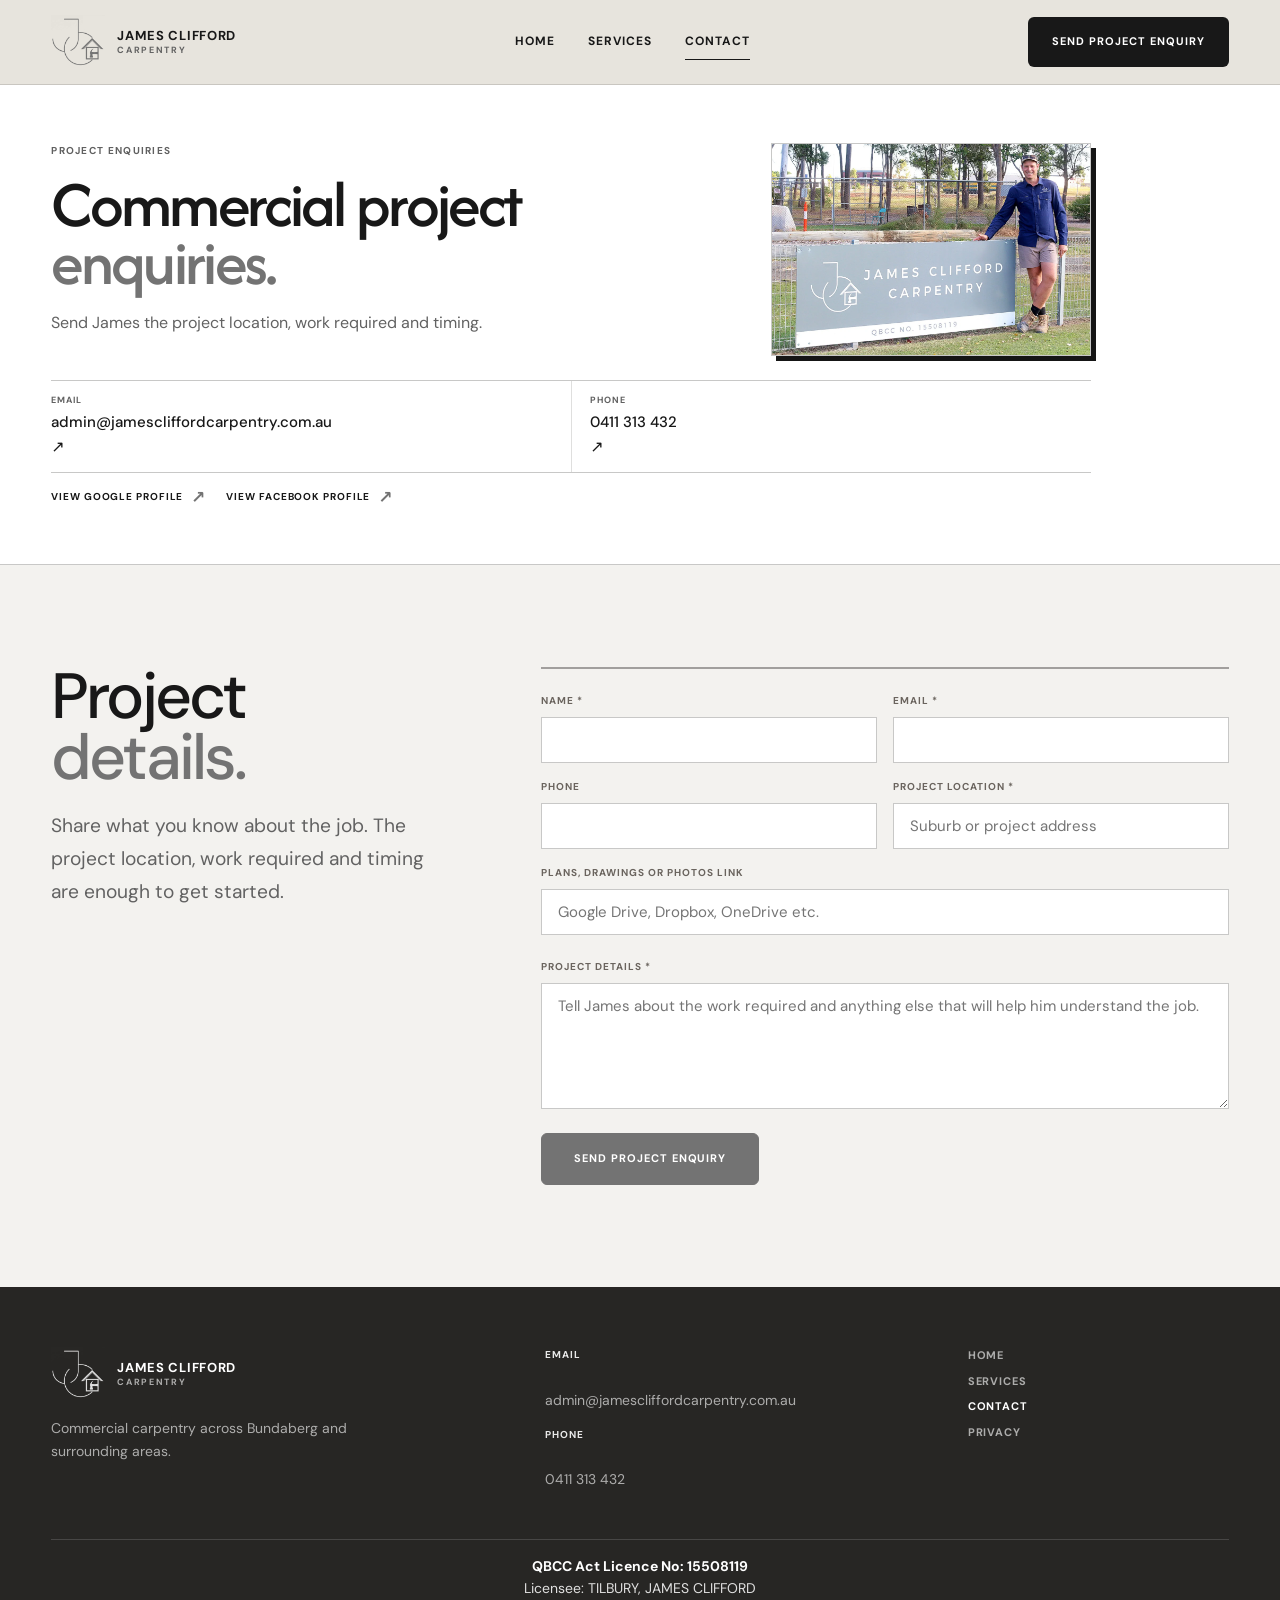
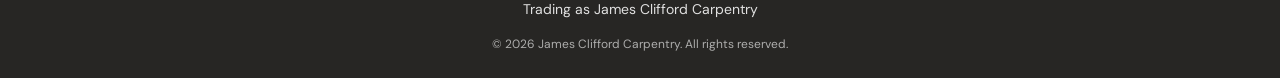
==== contact.html @ ede534b2 "Update website content, images, and styles" ====
<!DOCTYPE html>
<html lang="en">

<head>

    <!-- =========================
         PAGE METADATA
    ========================== -->

    <meta charset="UTF-8"/>

    <meta
        name="viewport"
        content="width=device-width, initial-scale=1.0"
    />

    <title>
        Contact James Clifford Carpentry | Commercial Carpentry Bundaberg
    </title>

    <meta
        name="description"
        content="Contact James Clifford Carpentry for commercial framing, fix out, cladding, timber and metal fencing and maintenance work across Bundaberg and surrounding areas."
    />


    <!-- =========================
         OPEN GRAPH
    ========================== -->

    <meta
        property="og:title"
        content="Contact James Clifford Carpentry | Bundaberg"
    />

    <meta
        property="og:description"
        content="Contact James Clifford Carpentry for commercial framing, fix out, cladding, timber and metal fencing and maintenance work across Bundaberg and surrounding areas."
    />

    <meta
        property="og:image"
        content="https://jamescliffordcarpentry.com.au/images/og-image.jpg"
    />

    <meta
        property="og:url"
        content="https://jamescliffordcarpentry.com.au/contact.html"
    />

    <meta
        property="og:type"
        content="website"
    />

    <meta
        property="og:image:width"
        content="1200"
    />
    
    <meta
        property="og:image:height"
        content="630"
    />
    
    <meta
        property="og:image:alt"
        content="James Clifford Carpentry commercial carpentry work in Bundaberg"
    />
    
    <meta
        name="twitter:card"
        content="summary_large_image"
    />
    
    <meta
        name="theme-color"
        content="#f3f2ef"
    />


    <!-- =========================
         CANONICAL
    ========================== -->

    <link
        rel="canonical"
        href="https://jamescliffordcarpentry.com.au/contact.html"
    />


    <!-- =========================
         STYLES
    ========================== -->

    <link
        rel="preload"
        href="fonts/afacad-flux-latin-500-normal.woff2"
        as="font"
        type="font/woff2"
        crossorigin
    >
    <link
        rel="stylesheet"
        href="style.css"
    />


    <!-- =========================
         FAVICONS
    ========================== -->

    <link
        rel="icon"
        type="image/png"
        href="images/favicon.png"
    />

    <link
        rel="apple-touch-icon"
        sizes="180x180"
        href="images/apple-touch-icon.png"
    />


    <!-- =========================
         LOCAL BUSINESS SCHEMA
    ========================== -->

    <script type="application/ld+json">
    {
        "@context": "https://schema.org",
        "@type": "HomeAndConstructionBusiness",
        "name": "James Clifford Carpentry",
        "legalName": "TILBURY, JAMES CLIFFORD",
        "identifier": {
            "@type": "PropertyValue",
            "propertyID": "QBCC Act Licence No",
            "value": "15508119"
        },
        "@id": "https://jamescliffordcarpentry.com.au/#business",
        "image": "https://jamescliffordcarpentry.com.au/images/og-image.jpg",
        "logo": "https://jamescliffordcarpentry.com.au/images/logo-mark-grey.webp",
        "email": "admin@jamescliffordcarpentry.com.au",
        "telephone": "+61411313432",
        "areaServed": {
            "@type": "City",
            "name": "Bundaberg"
        },
        "address": {
            "@type": "PostalAddress",
            "addressLocality": "Bundaberg",
            "addressRegion": "QLD",
            "addressCountry": "AU"
        },
        "sameAs": [
            "https://www.facebook.com/people/James-Clifford-Carpentry/61583661757642/"
        ],
        "url": "https://jamescliffordcarpentry.com.au",
        "description": "Commercial carpentry across Bundaberg and surrounding areas, including framing, fix out, cladding, timber and metal fencing and commercial maintenance."
    }
    </script>
</head>
<body>
    <!-- =====================================================
         HEADER / NAVIGATION
    ====================================================== -->

    <header class="site-header">

        <div class="header-inner">


            <!-- LOGO -->

            <a
                href="index.html"
                class="site-logo"
                aria-label="James Clifford Carpentry home"
            >
            <img
                src="images/logo-mark-grey.webp"
                class="site-logo-mark"
                alt=""
                width="380"
                height="380"
            >

            <span class="site-logo-type">
                <strong>James Clifford</strong>
                <span>Carpentry</span>
            </span>
            </a>


            <!-- DESKTOP NAV -->

            <nav
                class="desktop-nav"
                aria-label="Primary navigation"
            >

                <a href="index.html">
                    Home
                </a>

                <a href="services.html">
                    Services
                </a>

                <a
                    href="contact.html"
                    aria-current="page"
                >
                    Contact
                </a>
            </nav>
            <!-- HEADER ACTIONS -->
            <div class="header-actions">
                <a
                    href="#project-enquiry"
                    class="header-cta"
                >
                    Send Project Enquiry
                </a>
            </div>
            <!-- MOBILE MENU BUTTON -->
            <button
                class="menu-button"
                type="button"
                aria-label="Open navigation"
                aria-expanded="false"
                aria-controls="mobile-menu"
            >
                <span aria-hidden="true"></span>
                <span aria-hidden="true"></span>
                <span aria-hidden="true"></span>
            </button>
        </div>
        <!-- MOBILE NAV -->
        <nav
            id="mobile-menu"
            class="mobile-menu"
            aria-label="Mobile navigation"
        >

            <a href="index.html">
                Home
            </a>

            <a href="services.html">
                Services
            </a>

            <a
                href="contact.html"
                aria-current="page"
            >
                Contact
            </a>

        </nav>
    </header>
    <!-- =====================================================
         MAIN
    ===================================================== -->
    <main class="contact-page">
        <!-- =================================================
             CONTACT HERO
        ================================================== -->
        <section class="contact-page-hero contact-page-hero--combined">
            <div class="container contact-hero-grid">
                <div class="contact-hero-copy">
                    <div class="contact-hero-heading-row">
                        <div class="contact-hero-heading-copy">
                            <span class="contact-hero-label">
                                Project enquiries
                            </span>
                            <h1>
                                Commercial project
                                <span>enquiries.</span>
                            </h1>
                            <p class="contact-hero-intro">
                                Send James the project location, work required and timing.
                            </p>
                        </div>
                        <figure class="contact-profile-image">
                            <img
                                src="images/contact-profile-image.webp"
                                alt="James Clifford of James Clifford Carpentry"
                                width="1200"
                                height="800"
                                fetchpriority="high"
                                decoding="async"
                            >
                        </figure>
                    </div>
                    <div class="contact-hero-methods">
                    <a
                        href="mailto:admin@jamescliffordcarpentry.com.au?subject=Commercial%20Project%20Enquiry"
                        class="contact-hero-method"
                    >
                        <span>
                            <small>Email</small>
                            <strong>
                                admin@jamescliffordcarpentry.com.au
                            </strong>
                        </span>
                        <span aria-hidden="true">↗</span>
                    </a>
                    <a
                        href="tel:0411313432"
                        class="contact-hero-method"
                    >
                        <span>
                            <small>Phone</small>
                            <strong>0411 313 432</strong>
                        </span>
                        <span aria-hidden="true">↗</span>
                    </a>
                </div>
                    <div class="contact-profile-links">
                        <a
                            href="https://maps.app.goo.gl/mJMgHLS1NRdBwtBN9"
                            class="text-link"
                            target="_blank"
                            rel="noopener noreferrer"
                        >
                            View Google profile
                            <span aria-hidden="true">↗</span>
                        </a>
                        <a
                            href="https://www.facebook.com/people/James-Clifford-Carpentry/61583661757642/"
                            class="text-link"
                            target="_blank"
                            rel="noopener noreferrer"
                        >
                            View Facebook profile
                            <span aria-hidden="true">↗</span>
                        </a>
                    
                    </div>
                </div>
            </div>
        </section>
        <!-- =================================================
             PROJECT BRIEF
        ================================================== -->
        <section
            id="project-enquiry"
            class="project-brief section beam-section"
        >
            <div class="container project-brief-grid">
                <!-- HEADING -->
                <div class="project-brief-heading">
                    <h2>
                        Project
                        <span>details.</span>
                    </h2>
                    <p>
                        Share what you know about the job.
                        The project location, work required and timing
                        are enough to get started.
                    </p>
                </div>
                <!-- BRIEF ITEMS -->
                <form
                    class="project-enquiry-form"
                    action="https://formspree.io/f/mppanjnw"
                    method="post"
                >
                    <div class="form-grid">

                        <label class="form-field">
                            <span>Name *</span>
                            <input
                                type="text"
                                name="name"
                                autocomplete="name"
                                required
                            >
                        </label>
                        <label class="form-field">
                            <span>Email *</span>
                            <input
                                type="email"
                                name="email"
                                autocomplete="email"
                                required
                            >
                        </label>
                        <label class="form-field">
                            <span>Phone</span>
                            <input
                                type="tel"
                                name="phone"
                                autocomplete="tel"
                            >
                        </label>
                        <label class="form-field">
                            <span>Project location *</span>
                            <input
                                type="text"
                                name="project_location"
                                placeholder="Suburb or project address"
                                required
                            >
                        </label>
                        <label class="form-field form-field-full">
                            <span>Plans, drawings or photos link</span>
                        
                            <input
                                type="url"
                                name="plans_link"
                                placeholder="Google Drive, Dropbox, OneDrive etc."
                            >
                        </label>
                    </div>
                    <label class="form-field form-field-full">
                        <span>Project details *</span>
                        <textarea
                            name="project_details"
                            rows="5"
                            minlength="20"
                            placeholder="Tell James about the work required and anything else that will help him understand the job." 
                            required
                        ></textarea>
                    </label>
                    <div class="project-enquiry-submit">
                        <button
                            type="submit"
                            class="button button-primary"
                        >
                            Send Project Enquiry
                        </button>
                    </div>
                </form>
            </div>
        </section>
    </main>
    <!-- =====================================================
         FOOTER
    ====================================================== -->
    <footer class="site-footer">
        <div class="footer-inner">
            <!-- BRAND -->
            <div class="footer-brand">
                <a
                    href="index.html"
                    class="site-logo"
                    aria-label="James Clifford Carpentry home"
                >
                    <img
                        src="images/logo-mark-grey.webp"
                        class="site-logo-mark"
                        alt=""
                        width="380"
                        height="380"
                    >
                    <span class="site-logo-type">
                        <strong>James Clifford</strong>
                        <span>Carpentry</span>
                    </span>
                </a>
                <p>
                    Commercial carpentry across Bundaberg
                    and surrounding areas.
                </p>
            </div>
            <!-- CONTACT -->
            <div class="footer-contact">
            <p>
                <strong>
                    Email
                </strong>
                <br>
                <a href="mailto:admin@jamescliffordcarpentry.com.au?subject=Commercial%20Project%20Enquiry">
                    admin@jamescliffordcarpentry.com.au
                </a>
            </p>
            <p>
                <strong>
                    Phone
                </strong>
                <br>
                <a href="tel:0411313432">
                    0411 313 432
                </a>
            </p>
        </div>
            <!-- FOOTER NAV -->
            <nav
                class="footer-links"
                aria-label="Footer navigation"
            >
                <a href="index.html">
                    Home
                </a>
                <a href="services.html">
                    Services
                </a>
                <a
                    href="contact.html"
                    aria-current="page"
                >
                    Contact
                </a>
                <a href="privacy.html">
                    Privacy
                </a>
            </nav>
        </div>
        <div class="footer-bottom">
            <p class="footer-licence">
                <strong>QBCC Act Licence No: 15508119</strong>
                <br>
                Licensee: TILBURY, JAMES CLIFFORD
                <br>
                Trading as James Clifford Carpentry
            </p>
            <p class="copyright">
                © 2026 James Clifford Carpentry.
                All rights reserved.
            </p>
        </div>
    </footer>
    <!-- =====================================================
         JAVASCRIPT
    ====================================================== -->
    <script
        src="script.js"
        defer
    ></script>
</body>
</html>
---- style.css ----
/* ==========================
   10.10 - Design Tokens
========================== */

:root {
    /* Base palette */
--bg: #f3f2ef;
--surface: #ffffff;
--surface-2: #e4e2dd;
--text: #181818;
--text-muted: #626262;
--text-dim: #6a645e;
--footer-bg: #272624;

/* Brand */
--accent: #737373;
--accent-bright: #5f5f5f;
--accent-ink: #606060;
--dark: #151515;

/* Structural construction language */
--line: rgba(27, 26, 24, .14);
--line-strong: rgba(27, 26, 24, .24);
--beam: rgba(27, 26, 24, .38);
--beam-size: 2px;

/* Geometry */
--radius-sm: 0;

/* Layout */
--max-width: 1440px;

--page-padding:
    clamp(
        20px,
        4vw,
        72px
    );

--section-space:
    clamp(
        80px,
        8vw,
        128px
    );

/* 8-point spatial system */
--space-4: 4px;
--space-8: 8px;
--space-16: 16px;
--space-24: 24px;
--space-32: 32px;
--space-48: 48px;
--space-64: 64px;
--space-80: 80px;

/* Motion */
--ease: cubic-bezier(.22, 1, .36, 1);

/* Z-index architecture */
--z-base: 0;
--z-content: 1;
--z-overlay: 2;
--z-floating: 4;
--z-header: 200;
--z-menu: 400;

   /* Typography */
--font-body:
    "DM Sans",
    system-ui,
    -apple-system,
    BlinkMacSystemFont,
    "Segoe UI",
    Roboto,
    Helvetica,
    Arial,
    sans-serif;

--font-display:
    "Afacad Flux",
    Arial,
    sans-serif;
}

/* ==========================
   10.20 - Reset
========================== */

*,
*::before,
*::after {
    box-sizing: border-box;
    margin: 0;
    padding: 0;
}

html {
    color-scheme: light;
    scroll-padding-top: 100px;
    scroll-behavior: smooth;
}

body {
    background: var(--bg);
    color: var(--text);
    font-family: var(--font-body);
    line-height: 1.6;
    -webkit-font-smoothing: antialiased;
    -moz-osx-font-smoothing: grayscale;
    overflow-x: hidden;
}

ul,
ol {
    list-style: none;
}

img {
    display: block;
    max-width: 100%;
    height: auto;
}

a {
    color: inherit;
    text-decoration: none;
    transition:
        color .3s ease,
        background-color .3s ease,
        border-color .3s ease,
        transform .3s ease,
        opacity .3s ease;
}

a:hover {
    color: var(--accent-ink);
}

button {
    font: inherit;
}

button,
a {
    -webkit-tap-highlight-color: transparent;
}

a:focus-visible,
button:focus-visible,
input:focus-visible,
textarea:focus-visible,
select:focus-visible {
    outline: 2px solid var(--accent);
    outline-offset: 5px;
}

h1,
h2,
h3 {
    text-wrap: balance;
}

p {
    text-wrap: pretty;
}

/* ==========================
   10.30 - Fonts
========================== */

@font-face {
    font-display: swap;
    font-family: "DM Sans";
    font-style: normal;
    font-weight: 400;
    src: url("fonts/dm-sans-v17-latin-regular.woff2") format("woff2");
}

@font-face {
    font-display: swap;
    font-family: "DM Sans";
    font-style: normal;
    font-weight: 500;
    src: url("fonts/dm-sans-v17-latin-500.woff2") format("woff2");
}

@font-face {
    font-display: swap;
    font-family: "DM Sans";
    font-style: normal;
    font-weight: 700;
    src: url("fonts/dm-sans-v17-latin-700.woff2") format("woff2");
}

@font-face {
    font-family: "Afacad Flux";
    font-style: normal;
    font-weight: 500;
    font-display: swap;

    src:
        url("fonts/afacad-flux-latin-500-normal.woff2")
        format("woff2");
}

/* ==========================
   10.40 - Background Texture
========================== */

body::before {
    content: "";
    position: fixed;
    inset: 0;
    z-index: var(--z-base);
    pointer-events: none;
    opacity: .025;
    background-image:
        linear-gradient(
            90deg,
            rgba(0,0,0,.25) 1px,
            transparent 1px
        );
    background-size: 7px 100%;
}

body > * {
    position: relative;
    z-index: var(--z-content);
}

/* ==========================
   10.50 - Native UI
========================== */

input:not([type="checkbox"]):not([type="radio"]),
textarea,
select {
    width: 100%;
    background: var(--surface);
    color: var(--text);
    border: 1px solid var(--line-strong);
    border-radius: var(--radius-sm);
    padding: 12px 16px;
    font-family: inherit;
    font-size: 15px;
    appearance: none;
    -webkit-appearance: none;
}

input:focus-visible,
textarea:focus-visible,
select:focus-visible {
    border-color: var(--accent);
}

textarea {
    resize: vertical;
}

/* ==========================
   20.10 - Global Layout
========================== */

.container {
    width: min(
        calc(100% - (var(--page-padding) * 2)),
        var(--max-width)
    );
    margin-inline: auto;
}

.section {
    padding-block: var(--section-space);
}

/* ============================================
   20.20 - Structural section rails
============================================ */

.beam-section {
    position: relative;
    isolation: isolate;
}

.beam-section > * {
    position: relative;
    z-index: 1;
}

#services,
#reviews,
#project-enquiry,
#contact {
    scroll-margin-top: 100px;
}

/* ===============================
   20.30 - HEADER
=============================== */

.site-header {
    position: relative;
    width: 100%;
    z-index: var(--z-header);
    background: rgba(231, 227, 220, .96);
    backdrop-filter: blur(12px);
    -webkit-backdrop-filter: blur(12px);
    border-bottom: 1px solid var(--line);
}

.header-inner {
    width: min(
        calc(100% - (var(--page-padding) * 2)),
        var(--max-width)
    );
    min-height: 84px;
    margin-inline: auto;
    display: grid;
    grid-template-columns: auto minmax(0, 1fr) auto;
    align-items: center;
    column-gap: 48px;
}
/* ==========================
   20.31 - HEADER - Brand / Logo
========================== */

.site-logo {
    display: inline-flex;
    align-items: center;
    gap: 12px;
    width: fit-content;
    padding: 0;
    background: transparent;
    color: var(--text);
    font-family:
        "DM Sans",
        system-ui,
        sans-serif;
    line-height: 1;
    white-space: nowrap;
}

.site-logo:hover {
    background: transparent;
    color: var(--text);
    opacity: .78;
    transform: none;
}

.site-logo-mark {
    width: 54px;
    height: 54px;
    flex: 0 0 54px;
    object-fit: cover;
}

.site-logo-type {
    display: flex;
    flex-direction: column;
    gap: 4px;
    line-height: 1;
}

.site-logo-type strong {
    font-size: 13px;
    font-weight: 700;
    letter-spacing: .055em;
    text-transform: uppercase;
}

.site-logo-type > span {
    color: var(--text-muted);
    font-size: 9px;
    font-weight: 700;
    letter-spacing: .19em;
    text-transform: uppercase;
}

/* ==========================
   20.32 - HEADER - Desktop Nav
========================== */

.desktop-nav {
    min-width: 0;
    display: flex;
    align-items: center;
    justify-content: center;
    gap: clamp(20px, 2.6vw, 40px);
    white-space: nowrap;
}

.desktop-nav a {
    position: relative;
    color: var(--text);
    font-size: 12px;
    font-weight: 700;
    letter-spacing: .08em;
    text-transform: uppercase;
}

.desktop-nav a::after {
    content: "";
    position: absolute;
    left: 0;
    right: 0;
    bottom: -8px;
    height: 1px;
    background: var(--text);
    transform: scaleX(0);
    transform-origin: right;
    transition: transform .35s var(--ease);
}

.desktop-nav a:hover::after,
.desktop-nav a[aria-current="page"]::after {
    transform: scaleX(1);
    transform-origin: left;
}

.desktop-nav a[aria-current="page"] {
    color: var(--text);
}

/* ==========================
   20.33 - Header Actions
========================== */

.header-actions {
    display: flex;
    align-items: center;
    white-space: nowrap;
}

.header-cta {
    display: inline-flex;
    align-items: center;
    justify-content: center;
    min-height: 50px;
    padding: 0 24px;
    background: var(--text);
    color: #fff;
    font-size: 11px;
    font-weight: 700;
    letter-spacing: .09em;
    text-transform: uppercase;
}

.header-cta:hover {
    background: var(--accent);
    color: #fff;
    transform: translateY(-1px);
}


/* ==========================
   20.34 - HEADER - Menu Button
========================== */

.menu-button {
    display: none;
    appearance: none;
    width: 44px;
    height: 44px;
    border: 0;
    background: transparent;
    color: var(--text);
    cursor: pointer;
}

/* =========================================================
   20.40 - MOBILE MENU
========================================================= */

.mobile-menu {
    display: flex;
    flex-direction: column;
    position: absolute;
    top: 100%;
    left: 0;
    right: 0;
    z-index: var(--z-menu);
    background: rgba(241, 238, 232, .98);
    backdrop-filter: blur(18px);
    -webkit-backdrop-filter: blur(18px);
    border-top: 1px solid var(--line);
    max-height: 0;
    opacity: 0;
    visibility: hidden;
    overflow: hidden;
    pointer-events: none;
    transition:
        max-height .4s var(--ease),
        opacity .3s ease,
        visibility .3s ease;
}

.mobile-menu.open {
    max-height: 360px;
    opacity: 1;
    visibility: visible;
    pointer-events: auto;
}

.mobile-menu a {
    display: flex;
    align-items: center;
    min-height: 56px;
    padding-inline: 24px;
    border-bottom: 1px solid var(--line);
    color: var(--text-muted);
    font-size: 12px;
    font-weight: 700;
    letter-spacing: .08em;
    text-transform: uppercase;
}

.mobile-menu a:hover,
.mobile-menu a[aria-current="page"] {
    color: var(--text);
    padding-left: 29px;
}

.mobile-menu a:last-child {
    border-bottom: 0;
}

/* =========================================================
   20.50 INNER PAGE STRUCTURAL SYSTEM
========================================================= */

.services-page,
.contact-page {
    overflow: clip;
}

/* =========================================================
   30.10 - BUTTONS
========================================================= */

.button {
    display: inline-flex;
    align-items: center;
    justify-content: center;
    min-height: 52px;
    padding: 16px 32px;
    font-size: 11px;
    font-weight: 700;
    letter-spacing: .09em;
    text-transform: uppercase;
    border: 1px solid transparent;
    transition:
        background-color .3s ease,
        color .3s ease,
        border-color .3s ease,
        transform .3s ease;
}

.button-primary {
    background: var(--accent);
    border-color: var(--accent);
    color: #fff;
}

.button-primary:hover {
    background: var(--accent-bright);
    border-color: var(--accent-bright);
    color: #fff;
    transform: translateY(-2px);
}

.button-secondary {
    background: transparent;
    border-color: rgba(255,255,255,.4);
    color: #fff;
}

.button-secondary:hover {
    background: #fff;
    border-color: #fff;
    color: var(--text);
    transform: translateY(-2px);
}

.button:active,
.header-cta:active {
    transform: translateY(0) scale(.98);
}

/* Shared button geometry */

.button,
.header-cta {
    border-radius: 6px;
}

/* =========================================================
   30.20 - TEXT LINKS
========================================================= */

.text-link {
    display: inline-flex;
    align-items: center;
    gap: 8px;
    color: var(--text);
    font-size: 11px;
    font-weight: 700;
    letter-spacing: .09em;
    text-transform: uppercase;
}

.text-link span {
    color: var(--accent);
    font-size: 17px;
    line-height: 1;
    transition:
        transform .4s var(--ease),
        color .3s ease;
}

.text-link:hover {
    color: var(--text);
}

.text-link:hover span {
    color: var(--text);
    transform: translate(4px, -4px);
}

/* =========================================================
   30.30 - SECTION INTRO
========================================================= */

.section-intro {
    display: grid;
    grid-template-columns: 1.1fr .9fr;
    gap: 50px;
    align-items: end;
    margin-bottom: 52px;
}

.section-heading {
    max-width: 850px;
}

.section-heading h2 {
    position: relative;
    margin: 0;
    padding-bottom: 20px;
    font-family:
        "DM Sans",
        system-ui,
        sans-serif;
    font-size: clamp(45px, 5.7vw, 78px);
    line-height: .91;
    font-weight: 500;
    letter-spacing: -.05em;
}

.section-heading h2::after {
    content: "";
    position: absolute;
    left: 0;
    bottom: 0;
    width: 64px;
    height: var(--beam-size);
    background: var(--accent);
    border-radius:
        0
        999px
        999px
        0;
}

.section-heading h2 span {
    display: block;
    color: var(--text-muted);
}

.section-description {
    max-width: 520px;
    color: var(--text-muted);
    font-size: 16px;
}

.section-description p {
    margin: 0 0 24px;
    line-height: 1.7;
}

/* =========================================================
   30.40 SHARED CONTACT CTA
========================================================= */

.contact-rail {
    position: relative;
    isolation: isolate;
    overflow: hidden;
    padding:
        clamp(64px, 7vw, 94px)
        0;
    background: var(--dark);
    color: #fff;
    text-align: left;
}

.contact-rail::before,
.contact-rail::after {
    content: "";
    position: absolute;
    pointer-events: none;
    z-index: 0;
    border:
        1px solid
        rgba(255,255,255,.12);
    border-radius: 50%;
}

.contact-rail::before {
    width: 760px;
    height: 250px;
    top: -110px;
    right: -170px;
    transform: rotate(-8deg);
}

.contact-rail::after {
    width: 620px;
    height: 220px;
    bottom: -145px;
    left: -180px;
    transform: rotate(10deg);
}

.contact-rail-inner {
    position: relative;
    z-index: 1;
    display: grid;
    grid-template-columns:
        minmax(0, 1.1fr)
        minmax(320px, .9fr);
    gap:
        clamp(50px, 8vw, 110px);
    align-items: center;
}

.contact-rail-label {
    display: block;
    margin-bottom: 14px;
    color: rgba(255,255,255,.55);
    font-size: 10px;
    font-weight: 700;
    letter-spacing: .14em;
    text-transform: uppercase;
}

.contact-rail h2 {
    max-width: 700px;
    margin: 0;
    color: #fff;
    font-family:
        "DM Sans",
        system-ui,
        sans-serif;
    font-size:
        clamp(46px, 5vw, 72px);
    font-weight: 500;
    line-height: .92;
    letter-spacing: -.05em;
}

.contact-rail h2 span {
    display: block;
    color:
        rgba(255,255,255,.58);
}

.contact-rail-details {
    padding-left:
        clamp(28px, 4vw, 54px);
    border-left:
        1px solid
        rgba(255,255,255,.26);
}

.contact-rail-details > p {
    max-width: 520px;
    margin:
        0
        0
        28px;
    color: rgba(255,255,255,.72);
    font-size: 17px;
    line-height: 1.65;
}

.contact-rail .contact-actions {
    justify-content: flex-start;
}

/* =========================================================
   40.10 - HOME HERO
========================================================= */

.hero {
    position: relative;
    padding:
        clamp(24px, 3vw, 48px)
        var(--page-padding)
        clamp(40px, 6vw, 80px);
    background: var(--bg);
    overflow: hidden;
}

.hero-frame {
   position: relative;
   width: min(100%, 1500px);
   height: min(78vh, 760px);
   min-height: 560px;
   margin-inline: auto;
   overflow: hidden;
   background: var(--surface-2);
}

.hero-image {
    width: 100%;
    height: 100%;
    object-fit: cover;
    object-position: center;
    transform: scale(1.001);
}

.hero-picture {
    display: block;
    width: 100%;
    height: 100%;
}

.hero-overlay {
    position: absolute;
    inset: 0;
    z-index: var(--z-overlay);
    background:
        linear-gradient(
            90deg,
            rgba(0,0,0,.60) 0%,
            rgba(0,0,0,.32) 42%,
            rgba(0,0,0,.08) 100%
        );
    pointer-events: none;
}

.hero-content {
   position: absolute;
   left:
     max(
         var(--page-padding),
         calc((100vw - var(--max-width)) / 2)
     );
   bottom: clamp(65px, 9vh, 105px);
   width: min(780px, calc(100% - 40px));
   color: #fff;
   padding-left: 24px;
   z-index: var(--z-floating);
}

.hero h1 {
    max-width: 11.4ch;
    margin:
        0
        0
        22px;
    font-family: var(--font-display);
    font-size:
        clamp(72px, 6.4vw, 102px);
   font-weight: 500; 
   line-height: .88;
   letter-spacing: -.04em;
}

.hero h1 span {
    display: block;
    color: inherit;
}

.hero-text {
    max-width: 580px;
    margin:
        0
        0
        28px;
    color:
        rgba(255,255,255,.86);
    font-size: 17px;
    line-height: 1.55;
}

.hero-actions {
    display: flex;
    align-items: center;
    gap: 12px;
    flex-wrap: wrap;
}

/* =========================================================
   40.20 - HOME - SERVICES
========================================================= */

.service-number {
    display: none;
}

.services {
    background: var(--bg);
}

.service-feature {
   position: relative;
   display: grid;
   grid-template-columns: 1fr 1fr;
   min-height: 500px;
   margin-bottom: 0;
   background: var(--surface);
   border:
   1px solid var(--line-strong);
   border-top:
       var(--beam-size)
       solid
       var(--beam);
   border-bottom: 0;
       overflow: hidden;
       transition:
           border-color .3s ease;
}

.service-feature:last-child {
    border-bottom:
        1px solid
        var(--line);
}

.service-image {
    position: relative;
    min-height: 500px;
    overflow: hidden;
    background: var(--surface-2);
}

.service-image img {
    width: 100%;
    height: 100%;
    object-fit: cover;
    transition:
        transform .9s var(--ease);
}

.service-content {
    position: relative;
    border-left:
        var(--beam-size)
        solid
        var(--beam);
    display: flex;
    flex-direction: column;
    justify-content: center;
    padding:
        clamp(40px, 6vw, 85px)
        clamp(30px, 5vw, 70px);
}

.service-content h3 {
    margin: 0 0 20px;
    font-family:
        "DM Sans",
        system-ui,
        sans-serif;
    font-size: clamp(40px, 4.5vw, 66px);
    line-height: .9;
    font-weight: 500;
    letter-spacing: -.045em;
}

.service-content p {
    max-width: 530px;
    margin: 0 0 25px;
    color: var(--text-muted);
    font-size: 16px;
    line-height: 1.7;
}

.service-feature:nth-of-type(even) .service-image {
    order: 2;
}

.service-feature:nth-of-type(even) .service-content {
    order: 1;
    border-left: 0;
    border-right:
       var(--beam-size)
       solid
       var(--beam);
}

/* =========================================================
   40.30 - HOME - TESTIMONIAL GALLERY
========================================================= */

.reviews-section {
    position: relative;
    padding-block:
        var(--space-24);
    background:
        var(--surface-2);
    border-top:
        1px solid
        var(--line);
    border-bottom:
        1px solid
        var(--line);
    overflow: hidden;
}

/* ==========================
   Main structure
========================== */

.reviews-layout {
    display: grid;
    grid-template-columns:
        336px
        minmax(0, 1fr);
    align-items: stretch;
    background:
        var(--surface);
    border-top:
        var(--beam-size)
        solid
        var(--beam);
    border-bottom:
        1px solid
        var(--line-strong);
    overflow: hidden;
}

/* =========================
   Fixed trust panel
========================== */

.reviews-overview {
    position: relative;
    z-index: 2;
    display: flex;
    flex-direction: column;
    justify-content: space-between;
    padding:
        20px;
    background:
        var(--surface);
    border-right:
        1px solid
        var(--line-strong);
}

.reviews-overview h2 {
    margin:
        0
        0
        var(--space-16);
    font-family:
        "DM Sans",
        system-ui,
        sans-serif;
    font-size: 40px;
    font-weight: 500;
    line-height: .94;
    letter-spacing: -.05em;
}

.reviews-overview h2 span {
    display: block;
    color:
        var(--text-muted);
}

.reviews-overview-copy > p {
    max-width: 29ch;
    margin: 0;
    color:
        var(--text-muted);
    font-size: 14px;
    line-height: 1.6;
}

/* ==========================
   James profile
========================== */

.reviews-profile {
    display: grid;
    grid-template-columns:
        72px
        minmax(0, 1fr);
    gap:
        var(--space-16);
    align-items: center;
    margin-top:
        var(--space-16);
    padding-top:
        var(--space-16);
    border-top:
        1px solid
        var(--line-strong);
}

.reviews-profile img {
    width: 72px;
    height: 88px;
    object-fit: cover;
}

.reviews-profile-copy {
    min-width: 0;
}

.reviews-profile-copy strong,
.reviews-profile-copy > span {
    display: block;
}

.reviews-profile-copy strong {
    margin-bottom:
        var(--space-4);
    font-size: 15px;
    font-weight: 700;
}

.reviews-profile-copy > span {
    margin-bottom:
        var(--space-8);
    color:
        var(--accent-ink);
    font-size: 9px;
    font-weight: 700;
    line-height: 1.4;
    letter-spacing: .08em;
    text-transform: uppercase;
}

.reviews-profile-copy p {
    margin: 0;
    color:
        var(--text-muted);
    font-size: 12px;
    line-height: 1.5;
}

/* ==========================
   Manual review gallery
========================== */

.reviews-gallery {
    position: relative;
    isolation: isolate;
    min-width: 0;
    display: flex;
    overflow: hidden;
    background:
        var(--surface);
}

.reviews-gallery-track {
    flex:
        1
        1
        auto;
    display: flex;
    align-items: stretch;
    width: 100%;
    overflow-x: auto;
    overflow-y: hidden;
    scroll-snap-type:
        x mandatory;
    scroll-behavior: smooth;
    overscroll-behavior-inline:
        contain;
    scrollbar-width: none;
}

.reviews-gallery-track::-webkit-scrollbar {
    display: none;
}

/* ==========================
   Review slides
========================== */

.review-gallery-slide {
    flex:
        0
        0
        100%;

    width: 100%;
    min-width: 100%;
    display: flex;
    flex-direction: column;
    padding:
        20px
        clamp(60px, 5.5vw, 80px)
        20px;
    background:
        var(--surface);
    scroll-snap-align: start;
    scroll-snap-stop: always;
    position: relative;
}

/* ==========================
   Source / stars
========================== */

.review-gallery-top {
    display: flex;
    align-items: center;
    justify-content: space-between;
    gap:
        var(--space-24);
    margin-bottom:
        12px;
}

.review-gallery-source {
    color:
        var(--accent-ink);
    font-size: 9px;
    font-weight: 700;
    letter-spacing: .12em;
    text-transform: uppercase;
}

.review-gallery-stars {
    flex-shrink: 0;
    color:
        var(--accent-ink);
    font-size: 13px;
    letter-spacing: .05em;
}

/* ==========================
   Review body
========================== */

.review-gallery-body {
    min-width: 0;
}

.review-gallery-body--photos {
    display: grid;
    grid-template-columns:
        minmax(0, 1fr)
        clamp(196px, 27%, 240px);
    gap:
        clamp(20px, 2.4vw, 28px);
    align-items: start;
}

.review-gallery-body--photos
> blockquote {
    grid-column: 1;
    grid-row: 1;

    min-width: 0;
}

.review-gallery-body--photos
> .review-photo-module {
    grid-column: 2;
    grid-row: 1;

    min-width: 0;
}

/* ==========================
   Quote
========================== */

.review-gallery-slide blockquote {
    max-width: 64ch;
    margin:
        0
        0
        12px;
    color:
        var(--text);
    font-size: 15px;
    font-weight: 500;
    line-height: 1.58;
    text-wrap: pretty;
}

.review-gallery-slide blockquote p {
    margin: 0;
}

.review-gallery-slide blockquote p + p {
    margin-top: 10px;
}

/* ==========================
   Attribution
========================== */

.review-gallery-footer {
    display: flex;
    align-items: center;
    justify-content: space-between;
    gap:
        var(--space-24);
    margin-top: auto;
    padding-top:
        12px;
    border-top:
        1px solid
        var(--line);
}

.review-gallery-footer strong {
    font-size: 13px;
    font-weight: 700;
}

.review-gallery-link {
    display: inline-flex;
    align-items: center;
    gap: 6px;
    color:
        var(--accent-ink);
    font-size: 9px;
    font-weight: 700;
    line-height: 1.4;
    letter-spacing: .08em;
    text-transform: uppercase;
}

.review-gallery-link:hover {
    color:
        var(--text);
}

.review-gallery-link span {
    font-size: 13px;
    line-height: 1;
}

/* ==========================
   Expandable review copy
========================== */

.review-text-details {
    margin-top:
        10px;
}

.review-text-details summary {
    width: fit-content;
    display: inline-flex;
    align-items: center;
    gap: 8px;
    list-style: none;
    color:
        var(--accent-ink);
    font-size: 10px;
    font-weight: 700;
    line-height: 1;
    letter-spacing: .09em;
    text-transform: uppercase;
    cursor: pointer;
    user-select: none;
}

.review-text-details summary::-webkit-details-marker {
    display: none;
}

.review-text-details summary:hover {
    color:
        var(--text);
}

.review-text-label--open {
    display: none;
}

.review-text-details[open]
.review-text-label--closed {
    display: none;
}

.review-text-details[open]
.review-text-label--open {
    display: inline;
}

.review-text-details-icon {
    display: inline-block;

    font-size: 17px;
    font-weight: 400;
    line-height: 1;

    transition:
        transform .2s
        var(--ease);
}

.review-text-details[open]
.review-text-details-icon {
    transform:
        rotate(45deg);
}

.review-text-more {
    margin-top: 0;
}

.review-text-details[open] {
    display: flex;
    flex-direction: column;
}

.review-text-details[open]
.review-text-more {
    order: 1;
}

.review-text-details[open]
summary {
    order: 2;
    margin-top:
        12px;
}

/* ==========================
   Review project photo viewer
========================== */

.review-photo-module {
    min-width: 0;
    width: 100%;
}

/* Compact teaser */

.review-photo-open {
    position: relative;
    display: block;
    width: 100%;
    aspect-ratio: 3 / 2;
    padding: 0;
    overflow: hidden;
    border:
        1px solid
        var(--line-strong);
    background:
        var(--surface-2);
    cursor: pointer;
}

.review-photo-teaser-image {
    width: 100%;
    height: 100%;
    object-fit: cover;
    transition:
        transform .5s
        var(--ease);
}

.review-photo-teaser-counter {
    position: absolute;
    left: 6px;
    bottom: 6px;
    padding:
        5px
        7px;
    border-radius: 5px;
    background:
        rgba(18, 18, 18, .74);
    color: #fff;
    font-size: 8px;
    font-weight: 700;
    line-height: 1;
    letter-spacing: .06em;
}

.review-photo-teaser-expand {
    position: absolute;
    top: 6px;
    right: 6px;
    display: grid;
    place-items: center;
    width: 30px;
    height: 30px;
    border:
        1px solid
        rgba(255, 255, 255, .48);
    border-radius: 5px;
    background:
        rgba(18, 18, 18, .72);
    color: #fff;
    font-size: 17px;
    line-height: 1;
}

/* Expanded photo mode */

.review-photo-module.is-photo-open {
    grid-column:
        1 / -1;
    grid-row: 2;
    width: 100%;
    margin-top:
        var(--space-16);
}

/* Expanded review-photo composition */

.review-gallery-body--photos:has(
    .review-photo-module.is-photo-open
) {
    grid-template-columns:
        minmax(0, 1fr);
}

.review-gallery-body--photos:has(
    .review-photo-module.is-photo-open
)
> blockquote {
    grid-column:
        1 / -1;
    width: 100%;
    max-width: none;
}

.review-photo-module.is-photo-open
.review-photo-open {
    display: none;
}


.review-photo-viewer {
    position: relative;
    width: 100%;
    aspect-ratio:
        4 / 3;
    overflow: hidden;
    border:
        1px solid
        var(--line-strong);
    background:
        var(--surface-2);
}

.review-photo-viewer-track {
    position: absolute;
    inset: 0;
}

.review-photo-slide {
    position: absolute;
    inset: 0;
    opacity: 0;
    visibility: hidden;
    transition:
        opacity .24s ease,
        visibility .24s ease;
}

.review-photo-slide.is-active {
    opacity: 1;
    visibility: visible;
}

.review-photo-slide img {
    width: 100%;
    height: 100%;
    object-fit: contain;
    background:
        var(--surface-2);
    pointer-events: none;
    user-select: none;
    -webkit-user-drag: none;
}


/* Compact controls inside photo viewer */

.home-page
.review-photo-viewer
.service-gallery-arrow {
    width: 38px;
    height: 38px;
    z-index: 3;
    opacity: 1;
    visibility: visible;
    pointer-events: auto;
}

.home-page
.review-photo-viewer
.service-gallery-arrow--prev {
    left: 10px;
}

.home-page
.review-photo-viewer
.service-gallery-arrow--next {
    right: 10px;
}

.home-page
.review-photo-viewer
.review-photo-close {
    width: 40px;
    height: 40px;

    z-index: 3;

    font-size: 20px;
}

.review-photo-viewer
.service-gallery-counter {
    z-index: 3;
}

/* ==========================
   Shared gallery controls
========================== */

/*
   Reuses the service gallery arrow and
   counter styling.

   JS adds .is-gallery-open because this
   gallery is permanently active.
*/

.home-page
.reviews-gallery.is-gallery-open
.service-gallery-arrow {
    opacity: 1;
    visibility: visible;
    pointer-events: auto;
}

/* Keep testimonial navigation clear
   of review content / project photos */

.home-page
.reviews-gallery
> .service-gallery-arrow--next {
    right: 24px;
    width: 40px;
    height: 40px;
}

/* =========================================================
   50.10 - SERVICES — HERO
========================================================= */

.services-page-hero {
    padding: 0;
    background: var(--bg);
    border-bottom: 0;
}

/* ==========================
   Image / content stage
========================== */
.services-hero-stage {
    position: relative;
    height:
        clamp(480px, 55vw, 580px);
    overflow: hidden;
    background: var(--dark);
}
/* ==========================
   Background image
========================== */
.services-hero-image {
    position: absolute;
    inset: 0;
    width: 100%;
    height: 100%;
    margin: 0;
    aspect-ratio: auto;
    border: 0;
}

.services-hero-image picture,
.services-hero-image img {
    display: block;
    width: 100%;
    height: 100%;
}

.services-hero-image img {
    object-fit: cover;

    object-position: center;
}

/* ==========================
   Image overlay
========================== */

.services-hero-image::after {
    content: "";
    position: absolute;
    inset: 0;
    background:
        linear-gradient(
            90deg,
            rgba(0, 0, 0, .62) 0%,
            rgba(0, 0, 0, .34) 50%,
            rgba(0, 0, 0, .08) 100%
        );
    pointer-events: none;
}

/* ==========================
   Hero copy over image
========================== */

.services-page-hero-grid {
    position: relative;
    z-index: 2;
    display: grid;
    grid-template-columns:
        minmax(0, 1.12fr)
        minmax(300px, .88fr);
    gap:
        clamp(40px, 8vw, 120px);
    height: 100%;
    align-items: end;
    padding-bottom:
        clamp(38px, 5vw, 58px);
    color: #fff;
}

.services-page-hero-heading h1 {
    max-width: 14ch;
    color: #fff;
    font-family: var(--font-display);
    font-size:
        clamp(62px, 5.4vw, 86px);
    font-weight: 500;
    line-height: .88;
    letter-spacing: -.04em;
}

.services-page-hero-heading h1 span {
    color: inherit;
}

.services-page-hero-intro {
    border-top:
        1px solid
        rgba(255, 255, 255, .36);
}

.services-page-hero-intro > p {
    color:
        rgba(255, 255, 255, .82);
    font-size: 16px;
    line-height: 1.6;
}

/* =========================================================
   50.20 - SHARED SERVICE GALLERIES
========================================================= */

:is(.home-page, .services-page-body) .service-feature--gallery {
    transition:
        grid-template-columns .22s var(--ease),
        min-height .22s var(--ease);
}

/* ==========================
   Gallery media
========================== */

:is(.home-page, .services-page-body) .service-gallery {
    position: relative;
    isolation: isolate;
}

:is(.home-page, .services-page-body) .service-gallery-track {
    display: flex;
    width: 100%;
    height: 100%;
    overflow: hidden;
    scrollbar-width: none;
}

:is(.home-page, .services-page-body) .service-gallery-track::-webkit-scrollbar {
    display: none;
}

:is(.home-page, .services-page-body) .service-gallery-slide {
    flex: 0 0 100%;
    width: 100%;
    min-width: 100%;
    height: 100%;
    margin: 0;
    background: var(--dark);
    scroll-snap-align: start;
    scroll-snap-stop: always;
}

:is(.home-page, .services-page-body) .service-gallery-slide img {
    display: block;
    width: 100%;
    height: 100%;
    object-fit: cover;
    pointer-events: none;
    user-select: none;
}

/* ==========================
   Counter
========================== */

:is(.home-page, .services-page-body) .service-gallery-counter {
    position: absolute;
    left: 10px;
    bottom: 10px;
    z-index: 4;
    padding: 7px 9px;
    border-radius: 6px;
    background: rgba(18, 18, 18, .72);
    color: #fff;
    font-size: 10px;
    font-weight: 700;
    line-height: 1;
    letter-spacing: .08em;
    backdrop-filter: blur(6px);
    -webkit-backdrop-filter: blur(6px);
}

/* ==========================
   Expand / collapse
========================== */

:is(.home-page, .services-page-body) .service-gallery-expand {
    position: absolute;
    top: 10px;
    right: 10px;
    z-index: 5;
    display: grid;
    place-items: center;
    width: 44px;
    height: 44px;
    padding: 0;
    border: 1px solid rgba(255, 255, 255, .42);
    border-radius: 6px;
    background: rgba(18, 18, 18, .65);
    color: #fff;
    font-size: 23px;
    font-weight: 400;
    line-height: 1;
    cursor: pointer;
    backdrop-filter: blur(6px);
    -webkit-backdrop-filter: blur(6px);
    transition:
        transform .18s ease,
        background-color .18s ease,
        border-color .18s ease;
}

:is(.home-page, .services-page-body) .service-gallery-expand:hover {
    background: rgba(18, 18, 18, .88);
    border-color: rgba(255, 255, 255, .7);
}

:is(.home-page, .services-page-body) .service-gallery-expand:active {
    transform: scale(.95);
}

:is(.home-page, .services-page-body)
.service-feature--gallery.is-gallery-open
.service-gallery-expand {
    transform: rotate(45deg);
}

/* ==========================
   Previous / next
========================== */

:is(.home-page, .services-page-body) .service-gallery-arrow {
    position: absolute;
    top: 50%;
    z-index: 5;
    display: grid;
    place-items: center;
    width: 46px;
    height: 46px;
    padding: 0;
    border: 1px solid rgba(255, 255, 255, .42);
    border-radius: 6px;
    background: rgba(18, 18, 18, .64);
    color: #fff;
    font-size: 18px;
    opacity: 0;
    visibility: hidden;
    pointer-events: none;
    cursor: pointer;
    transform: translateY(-50%);
    backdrop-filter: blur(6px);
    -webkit-backdrop-filter: blur(6px);
    transition:
        opacity .18s ease,
        background-color .18s ease,
        border-color .18s ease;
}

:is(.home-page, .services-page-body) .service-gallery-arrow--prev {
    left: 14px;
}

:is(.home-page, .services-page-body) .service-gallery-arrow--next {
    right: 14px;
}

:is(.home-page, .services-page-body)
.service-feature--gallery.is-gallery-open
.service-gallery-arrow {
    opacity: 1;
    visibility: visible;
    pointer-events: auto;
}

:is(.home-page, .services-page-body)
.service-gallery-arrow:hover:not(:disabled) {
    background: rgba(18, 18, 18, .9);
    border-color: rgba(255, 255, 255, .72);
}

:is(.home-page, .services-page-body) .service-gallery-arrow:disabled {
    opacity: .25;
    cursor: default;
    pointer-events: none;
}

/* ==========================
   Explore toggle
========================== */

:is(.home-page, .services-page-body) .service-gallery-toggle-icon {
    transition:
        transform .2s var(--ease);
}

:is(.home-page, .services-page-body)
.service-gallery-toggle.text-link:hover
.service-gallery-toggle-icon {
    transform: none;
}

:is(.home-page, .services-page-body)
.service-feature--gallery.is-gallery-open
.service-gallery-toggle-icon,
:is(.home-page, .services-page-body)
.service-feature--gallery.is-gallery-open
.service-gallery-toggle.text-link:hover
.service-gallery-toggle-icon {
    transform: rotate(45deg);
}

/* ==========================
   Swipe enabled only when open
========================== */

:is(.home-page, .services-page-body)
.service-feature--gallery.is-gallery-open
.service-gallery-track {
    overflow-x: auto;
    overflow-y: hidden;
    scroll-snap-type: x mandatory;
    scroll-behavior: smooth;
    overscroll-behavior-inline: contain;
}

/* Existing service hover zoom must
   not fight the carousel */

:is(.home-page, .services-page-body)
.service-feature--gallery.is-gallery-open:hover
.service-gallery-slide img {
    transform: none;
}

/* =========================================================
   50.30 - SERVICE - DETAILS
========================================================= */

.service-detail {
    padding-block:
        clamp(42px, 4.5vw, 60px);
    border-bottom:
        1px solid
        var(--line-strong);
    background: var(--surface);
}

/* Alternate section tone */

.service-detail:nth-of-type(even) {
    background: var(--bg);
}

/* Main layout */

.service-detail-grid {
    display: grid;
    grid-template-columns:
        minmax(280px, .9fr)
        minmax(340px, 1.1fr);
    gap:
        clamp(40px, 6vw, 84px);
    align-items: center;
}

/* =================================
   Copy
================================= */

.service-detail-main {
    grid-column: 1;
    grid-row: 1;
    max-width: 560px;
}

.service-detail-main h2 {
    display: flex;
    align-items: baseline;
    gap: 14px;
    margin:
        0
        0
        18px;
    font-family:
        "DM Sans",
        system-ui,
        sans-serif;
    font-size:
        clamp(40px, 4vw, 56px);
    font-weight: 500;
    line-height: .94;
    letter-spacing: -.04em;
}

.service-detail-number {
    color: var(--accent-ink);
    font-family:
        "DM Sans",
        system-ui,
        sans-serif;
    font-size: 11px;
    font-weight: 700;
    letter-spacing: .14em;
}

.service-detail-main > p {
    max-width: 520px;
    margin:
        0
        0
        22px;
    color: var(--text-muted);
    font-size: 16px;
    line-height: 1.65;
}

/* =================================
   Scope tags
================================= */

.scope-items {
    display: flex;
    flex-wrap: wrap;
    gap: 8px;
    margin: 0;
    border: 0;
}

.scope-items span {
    padding:
        8px
        11px;
    border:
        1px solid
        var(--line-strong);
    border-radius: 0;
    background: transparent;
    color: var(--text-muted);
    font-size: 9px;
    font-weight: 700;
    letter-spacing: .08em;
    text-transform: uppercase;
}

/* =================================
   Image
================================= */

.service-detail-image {
    grid-column: 2;
    grid-row: 1;
    justify-self: end;
    width:
        min(100%, 520px);
    margin: 0;
    aspect-ratio: 3 / 2;
    overflow: hidden;
    border: 0;
    box-shadow:
        7px
        7px
        0
        var(--dark);
}

.service-detail-image img {
    width: 100%;
    height: 100%;
    object-fit: cover;
    transition:
        transform .5s
        var(--ease);
}

/* =================================
   Alternate image / copy
================================= */

.service-detail:nth-of-type(even)
.service-detail-main {
    grid-column: 2;
}

.service-detail:nth-of-type(even)
.service-detail-image {
    grid-column: 1;

    justify-self: start;
}

/* =========================================================
   60.10 - CONTACT — INTRO
========================================================= */

.contact-page-hero--combined {
    padding-block:
        clamp(38px, 4.5vw, 58px);
    background: var(--surface);
    border-bottom:
        1px solid
        var(--line-strong);
}

.contact-hero-grid {
    display: block;
}

.contact-hero-copy {
    max-width: 1040px;
    align-self: center;
}

.contact-hero-heading-row {
    display: grid;
    grid-template-columns:
        minmax(0, 1fr)
        clamp(220px, 26vw, 320px);
    gap:
        clamp(24px, 4vw, 44px);
    align-items: start;
}

.contact-hero-label {
    display: block;
    margin-bottom: 16px;
    color: var(--accent-ink);
    font-size: 10px;
    font-weight: 700;
    letter-spacing: .13em;
    text-transform: uppercase;
}

.contact-hero-copy h1 {
    margin:
        0
        0
        18px;
    font-family: var(--font-display);
    font-size:
        clamp(58px, 5.2vw, 80px);
    font-weight: 500;
    line-height: .88;
    letter-spacing: -.04em;
}

.contact-hero-copy h1 span {
    display: block;
    color: var(--accent);
}

.contact-hero-intro {
    max-width: 560px;
    margin: 0;
    color: var(--text-muted);
    font-size: 16px;
    line-height: 1.6;
}

.contact-hero-methods {
    display: grid;
    grid-template-columns:
        repeat(2, minmax(0, 1fr));
    margin-bottom: 16px;
    margin-top: 24px;
    border-top:
        1px solid
        var(--line-strong);
    border-bottom:
        1px solid
        var(--line-strong);
}

.contact-hero-method {
    min-width: 0;
    padding:
        12px
        18px
        12px
        0;
}

.contact-hero-method + .contact-hero-method {
    padding:
        12px
        0
        12px
        18px;
    border-top: 0;
    border-left:
        1px solid
        var(--line);
}

.contact-hero-method small,
.contact-hero-method strong {
    display: block;
}

.contact-hero-method small {
    margin-bottom: 3px;
    color: var(--accent-ink);
    font-size: 9px;
    font-weight: 700;
    letter-spacing: .1em;
    text-transform: uppercase;
}

.contact-hero-method strong {
    font-size: 15px;
    font-weight: 500;
    overflow-wrap: anywhere;
}

.contact-profile-links {
    display: flex;
    align-items: center;
    flex-wrap: nowrap;
    gap: 20px;
}

.contact-profile-links .text-link {
    font-size: 10px;
}

/* =========================================================
   60.20 CONTACT — PROFILE IMAGE
========================================================= */

.contact-profile-image {
    width: 100%;
    aspect-ratio: 3 / 2;
    justify-self: end;
    overflow: hidden;
    border:
        1px solid
        var(--line-strong);
    box-shadow:
        5px
        5px
        0
        var(--dark);
}

.contact-profile-image img {
    width: 100%;
    height: 100%;
    object-fit: cover;
    object-position:
        center
        30%;
}

/* =========================================================
   60.30 PROJECT ENQUIRY
========================================================= */

.project-brief-grid {
    display: grid;

    grid-template-columns:
        minmax(250px, .72fr)
        minmax(360px, 1.28fr);
    gap:
        clamp(45px, 8vw, 120px);
    align-items: start;
}

.project-brief-heading h2 span {
    display: block;
    color: var(--accent);
}

.project-enquiry-form {
    padding-top: 24px;
    border-top:
        var(--beam-size)
        solid
        var(--beam);
}

.form-grid {
    display: grid;
    grid-template-columns:
        repeat(2, minmax(0, 1fr));
    gap: var(--space-16);
}

.form-field {
    display: grid;
    gap: 8px;
}

.form-field-full {
    grid-column:
        1 / -1;
}

.project-enquiry-form > .form-field-full {
    margin-top: var(--space-24);
}

.form-field > span {
    font-size: 10px;
    font-weight: 700;
    letter-spacing: .1em;
    text-transform: uppercase;
    color: var(--text-dim);
}

.project-enquiry-submit {
    margin-top: 24px;
    display: flex;
    align-items: center;
    gap: 20px;
    flex-wrap: wrap;
}

.project-enquiry-submit p {
    color: var(--text-muted);
    font-size: 12px;
}

.project-enquiry-submit p a {
    color: var(--text);
    font-weight: 700;
}

.project-brief-heading h2 {
    font-family:
        "DM Sans",
        system-ui,
        sans-serif;
    font-size:
        clamp(42px, 5vw, 72px);
    font-weight: 500;
    line-height: .95;
    letter-spacing: -.045em;
}

/* Project brief */

.project-brief {
    background: var(--bg);
}

.project-brief-heading > p:last-child {
    max-width: 520px;
    margin-top: 22px;
    color: var(--text-muted);
    font-size:
            clamp(17px, 1.5vw, 20px);
    line-height: 1.7;
}

/* =========================================================
   65.10 - PRIVACY
========================================================= */

.privacy-page {
    background: var(--surface);
}

.privacy-simple-grid {
    display: grid;
    grid-template-columns:
        minmax(260px, .7fr)
        minmax(0, 1.3fr);
    gap: var(--space-80);
    align-items: start;
}

.privacy-simple-label {
    display: block;
    margin-bottom: var(--space-16);
    color: var(--accent-ink);
    font-size: 10px;
    font-weight: 700;
    letter-spacing: .12em;
    text-transform: uppercase;
}

.privacy-simple-heading h1 {
    margin: 0;
    font-family: var(--font-display);
    font-size: clamp(56px, 6vw, 88px);
    font-weight: 500;
    line-height: .88;
    letter-spacing: -.04em;
}

.privacy-simple-heading h1 span {
    display: block;
    color: var(--text-muted);
}

.privacy-simple-copy {
    max-width: 680px;
}

.privacy-simple-copy p {
    margin: 0 0 var(--space-24);
    color: var(--text-muted);
    font-size: 16px;
    line-height: 1.7;
}

.privacy-simple-copy a {
    color: var(--text);
    text-decoration: underline;
    text-underline-offset: 3px;
}

/* =========================================================
   70.10 FOOTER
========================================================= */

.site-footer {
    background: var(--footer-bg);
    color: #fff;
    padding:
        60px
        0
        24px;
    border-top: 0;
}

.site-footer .site-logo {
    color: #fff;
}

.site-footer .site-logo:hover {
    color: #fff;
    opacity: .82;
}

.site-footer .site-logo-mark {
    filter:
        brightness(0)
        invert(1);
    opacity: .86;
}

.site-footer .site-logo-type > span,
.site-footer .footer-brand > p,
.site-footer .footer-contact a,
.site-footer .footer-contact p,
.site-footer .footer-links a,
.site-footer .copyright {
    color:
        rgba(255,255,255,.62);
}

.site-footer .footer-contact strong {
    color:
        rgba(255,255,255,.90);
}

.site-footer .footer-links a:hover,
.site-footer .footer-links a[aria-current="page"] {
    color: #fff;
}

.site-footer .footer-bottom {
    border-top-color:
        rgba(255,255,255,.15);
}

.footer-inner {
    width: min(
        calc(100% - (var(--page-padding) * 2)),
        var(--max-width)
    );
    margin-inline: auto;
    display: grid;
    grid-template-columns:
        1.2fr
        1fr
        .7fr;
    gap: 40px;
}

.footer-brand .site-logo {
    margin-bottom: 16px;
}

.footer-brand > p {
    max-width: 360px;
    color: var(--text-muted);
    font-size: 14px;
    line-height: 1.6;
}

.footer-contact {
    display: flex;
    flex-direction: column;
    gap: 16px;
}

.footer-contact p {
    margin: 0;
}

.footer-contact strong {
    display: block;
    margin-bottom: 3px;
    color: var(--text);
    font-size: 10px;
    font-weight: 700;
    letter-spacing: .09em;
    text-transform: uppercase;
}

.footer-contact a,
.footer-contact p {
    color: var(--text-muted);
    font-size: 14px;
}

.footer-contact a:hover {
    color: var(--text);
}

.footer-links {
    display: flex;
    flex-direction: column;
    align-items: flex-start;
    gap: 8px;
}

.footer-links a {
    position: relative;
    color: var(--text-muted);
    font-size: 11px;
    font-weight: 700;
    letter-spacing: .08em;
    text-transform: uppercase;
}

.footer-links a:hover,
.footer-links a[aria-current="page"] {
    color: var(--text);
}

.footer-links a::before {
    content: "";
    display: inline-block;
    width: 0;
    height: 1px;
    margin-right: 0;
    vertical-align: middle;
    background: var(--accent);
    transition:
        width .3s var(--ease),
        margin-right .3s var(--ease);
}

.footer-links a:hover::before {
    width: 14px;
    margin-right: 7px;
}

.footer-bottom {
    width: min(
        calc(100% - (var(--page-padding) * 2)),
        var(--max-width)
    );
    margin: var(--space-48) auto 0;
    padding-top: var(--space-16);
    border-top: 1px solid var(--line);
    text-align: center;
}

.footer-licence {
    margin: 0 0 14px;
    color: rgba(255, 255, 255, .86);
    font-size: 14px;
    line-height: 1.55;
}

.footer-licence strong {
    color: #fff;
    font-size: 14px;
    font-weight: 700;
}

.copyright {
    margin: 0;
    color: var(--text-dim);
    font-size: 12px;
}

/* =========================================================
   80.10 - RESPONSIVE — ≤1100px
========================================================= */

@media (max-width: 1100px) {
   
    .reviews-layout {
        grid-template-columns:
            304px
            minmax(0, 1fr);
    }

    .reviews-overview {
        padding:
            20px;
    }

    .review-gallery-slide {
        padding:
            20px
            68px
            20px
            56px;
    }
    
    .header-inner {
        column-gap: 24px;
    }

    .desktop-nav {
        gap: 18px;
    }

    .desktop-nav a {
        font-size: 11px;
    }

}

/* =========================================================
   80.20 - RESPONSIVE — ≥901px
========================================================= */

@media (min-width: 901px) {

    .section-intro .section-description {
        padding-left:
            clamp(28px, 4vw, 54px);
        border-left:
            1px solid var(--line-strong);
    }

}

/* =========================================================
   80.25 - RESPONSIVE — TESTIMONIAL PHOTO ≤950px
========================================================= */

@media (max-width: 950px) {

    .review-gallery-body--photos {
        display: block;
    }

    .review-photo-module {
        width: 150px;
        margin:
            10px
            -32px
            12px
            auto;
    }

    .review-photo-module.is-photo-open {
        width: 100%;

        margin:
            var(--space-16)
            0
            var(--space-16);
    }

    .review-photo-open {
        aspect-ratio:
            16 / 9;
    }

    .review-photo-module:not(.is-photo-open)::before {
        content:
            "PROJECT PHOTOS";

        display: block;

        margin-bottom:
            5px;

        color:
            var(--accent-ink);

        font-size: 8px;
        font-weight: 700;
        line-height: 1;
        letter-spacing: .1em;
        text-align: right;
    }

    /* Keep testimonial nav clear
       of the project-photo teaser */

    .home-page
    .reviews-gallery
    > .service-gallery-arrow--next {
        top: 38%;
    }

}

/* =========================================================
   80.26 - RESPONSIVE — COMPACT TESTIMONIAL 761px–950px
========================================================= */

@media
(min-width: 761px)
and (max-width: 950px) {

    .reviews-layout {
        grid-template-columns:
            280px
            minmax(0, 1fr);
    }


    /* Compact trust panel */

    .reviews-overview {
        padding:
            16px;
    }

    .reviews-label {
        margin-bottom:
            5px;

        font-size: 8px;
    }

    .reviews-overview h2 {
        margin-bottom:
            10px;

        font-size:
            34px;

        line-height: .94;
    }

    .reviews-overview-copy > p {
        font-size: 12px;
        line-height: 1.45;
    }


    /* Compact James profile */

    .reviews-profile {
        grid-template-columns:
            60px
            minmax(0, 1fr);

        gap:
            12px;

        margin-top:
            12px;

        padding-top:
            12px;
    }

    .reviews-profile img {
        width: 60px;
        height: 74px;
    }

    .reviews-profile-copy strong {
        margin-bottom:
            2px;

        font-size: 14px;
    }

    .reviews-profile-copy > span {
        margin-bottom:
            4px;

        font-size: 8px;
        line-height: 1.25;
    }

    .reviews-profile-copy p {
        font-size: 10.5px;
        line-height: 1.35;
    }


    /* Compact review */

    .review-gallery-slide {
        padding-top:
            16px;

        padding-bottom:
            16px;
    }

    .review-gallery-top {
        margin-bottom:
            10px;
    }

    .review-text-details {
        margin-top:
            8px;
    }

    .review-gallery-footer {
        padding-top:
            10px;
    }

}

/* =========================================================
   80.30 - RESPONSIVE — ≤900px
========================================================= */

@media (max-width: 900px) {
    
    /* Contact hero */

    .contact-hero-heading-row {
        grid-template-columns:
            1fr;

        gap:
            20px;
    }

    .contact-profile-image {
        width:
            min(
                100%,
                420px
            );

        justify-self: start;
    }
    
    .privacy-simple-grid {
        grid-template-columns: 1fr;
        gap: var(--space-48);
    }
    
    .services-page-hero-grid {
        grid-template-columns: 1fr;
        gap: 24px;
    }

   .service-detail-grid {
        grid-template-columns: 1fr;

        gap: 24px;
    }

    .service-detail-main,
    .service-detail:nth-of-type(even)
    .service-detail-main {
        grid-column: 1;
        grid-row: 1;
    }

    .service-detail-image,
    .service-detail:nth-of-type(even)
    .service-detail-image {
        grid-column: 1;
        grid-row: 2;
        justify-self: start;
        width:
            min(100%, 620px);
    }

    .project-brief-grid {
        grid-template-columns: 1fr;
        gap: 32px;
    }

    .contact-rail-inner {
        grid-template-columns: 1fr;
        gap: 30px;
    }

    .contact-rail-details {
        padding:
            26px
            0
            0;
        border-left: 0;
        border-top:
            1px solid
            rgba(255,255,255,.26);
    }
   
    .service-feature .service-image,
    .service-feature:nth-of-type(even) .service-image {
        order: 1;
    }
   
    .service-feature .service-content,
    .service-feature:nth-of-type(even) .service-content {
        order: 2;
        border-left: 0;
        border-right: 0;
        border-top:
          var(--beam-size)
          solid
          var(--beam);
    }
   
    .section-intro {
        grid-template-columns: 1fr;
        gap: 30px;
        margin-bottom: 40px;
    }

    .service-feature {
        grid-template-columns: 1fr;
        min-height: 0;
    }

    .service-image {
        min-height: 0;
        aspect-ratio: 16 / 10;
    }

    .service-content {
        padding:
            45px
            var(--page-padding)
            50px;
    }

    .footer-inner {
        grid-template-columns:
            1fr
            1fr;
    }

    .footer-links {
        grid-column: 1 / -1;
        flex-direction: row;
        flex-wrap: wrap;
        justify-content: center;
        align-items: center;
        width: 100%;
        padding-block: 16px;
        border-top:
            1px solid
            rgba(255,255,255,.15);
        text-align: center;
    }

    .footer-bottom {
        margin-top: 0;
        text-align: center;
    }

}

/* =========================================================
   80.40 - RESPONSIVE — ≥721px
========================================================= */

@media (min-width: 721px) {
   .home-page .services > .container {
        max-width: 1100px;
    }

    .home-page
    .service-feature--gallery.is-gallery-open {
        grid-template-columns:
            minmax(0, 1.75fr)
            minmax(270px, .75fr);
        min-height: 0;
    }

    .home-page
    .service-feature--gallery.is-gallery-open
    .service-image {
        order: 1;
        width: 100%;
        height: auto;
        min-height: 0;
        aspect-ratio: 4 / 3;
    }

    .home-page
    .service-feature--gallery.is-gallery-open
    .service-content {
        order: 2;
        justify-content: center;
        padding:
            32px
            clamp(26px, 3.5vw, 42px);
        border-top: 0;
        border-right: 0;
        border-left: 1px solid var(--line-strong);
    }

    .home-page
    .service-feature--gallery.is-gallery-open
    .service-content h3 {
        font-size:
            clamp(34px, 3.5vw, 46px);
    }

    .home-page
    .service-feature--gallery.is-gallery-open
    .service-gallery-slide img {
        object-fit: cover;
    }

    .home-page .service-feature {
        display: grid;
        grid-template-columns:
            220px
            minmax(0, 1fr);
        min-height: 190px;
        margin-bottom: 12px;
        background: var(--surface);
        border:
            1px solid
            var(--line-strong);
        overflow: hidden;
    }


    .home-page .service-feature:last-child {
        border-bottom:
            1px solid
            var(--line-strong);
    }

    .home-page .service-feature .service-image,
    .home-page
    .service-feature:nth-of-type(even)
    .service-image {
        order: 1;
        min-height: 190px;
        height: 100%;
        aspect-ratio: auto;
    }

    .home-page .service-feature .service-content,
    .home-page
    .service-feature:nth-of-type(even)
    .service-content {
        order: 2;
        justify-content: center;
        padding:
            28px
            clamp(28px, 4vw, 46px);
        border-top: 0;
        border-right: 0;
        border-left:
            1px solid
            var(--line-strong);
    }

    .home-page .service-content h3 {
        margin-bottom: 10px;
        font-size:
            clamp(32px, 3vw, 42px);
        line-height: .95;
    }

    .home-page .service-content p {
        max-width: 620px;
        margin-bottom: 14px;
        font-size: 14px;
        line-height: 1.55;
    }
    /* ---------------------------------
       Header floats over hero
    --------------------------------- */

   .services-page-body .site-header {
        position: absolute;
        top: 0;
        left: 0;
        right: 0;
        background: transparent;
        border-bottom: 0;
        backdrop-filter: none;
        -webkit-backdrop-filter: none;
    }

    .services-page-body .header-inner {
        min-height: 92px;
        border-bottom:
            1px solid
            rgba(255, 255, 255, .28);
    }

    /* Logo */

    .services-page-body
    .site-header
    .site-logo {
        color: #fff;
    }

    .services-page-body
    .site-header
    .site-logo:hover {
        color: #fff;
        opacity: .88;
    }

    .services-page-body
    .site-header
    .site-logo-mark {
        filter:
            brightness(0)
            invert(1);
        opacity: .9;
    }

    .services-page-body
    .site-header
    .site-logo-type > span {
        color:
            rgba(255, 255, 255, .68);
    }

    /* Navigation */

    .services-page-body
    .desktop-nav a {
        color:
            rgba(255, 255, 255, .82);
    }

    .services-page-body
    .desktop-nav a:hover,
    .services-page-body
    .desktop-nav a[aria-current="page"] {
        color: #fff;
    }

    .services-page-body
    .desktop-nav a::after {
        background: #fff;
    }

    /* CTA */

    .services-page-body
    .header-cta {
        background:
            rgba(15, 15, 15, .62);
        border:
            1px solid
            rgba(255, 255, 255, .32);
        color: #fff;
        backdrop-filter: blur(8px);
        -webkit-backdrop-filter: blur(8px);
    }

    .services-page-body
    .header-cta:hover {
        background:
            rgba(15, 15, 15, .86);
        border-color:
            rgba(255, 255, 255, .55);
        color: #fff;
    }
   
   .home-page .site-header {
        position: absolute;
        top: 0;
        left: 0;
        right: 0;
        background: transparent;
        border-bottom: 0;
        backdrop-filter: none;
        -webkit-backdrop-filter: none;
    }

    .home-page .header-inner {
        min-height: 92px;
        padding-inline:
            clamp(24px, 3vw, 44px);
        border-bottom:
            1px solid
            rgba(255, 255, 255, .28);
    }

    .home-page .hero h1 {
       max-width: 22ch;
   }

    .home-page .hero .button-primary {
        background: #fff;
        border-color: #fff;
        color: var(--dark);
    }

    .home-page .hero .button-primary:hover {
        background: rgba(255, 255, 255, .88);
        border-color: rgba(255, 255, 255, .88);
        color: var(--dark);
    }

    .home-page .hero .button-secondary {
        background:
            rgba(15, 15, 15, .12);
        border-color:
            rgba(255, 255, 255, .52);
        color: #fff;
    }

    .home-page .hero .button-secondary:hover {
        background: #fff;
        border-color: #fff;
        color: var(--dark);
    }

    /* ---------------------------------
       White brand over image
    --------------------------------- */

    .home-page .site-header .site-logo {
        color: #fff;
    }

    .home-page .site-header .site-logo:hover {
        color: #fff;
        opacity: .88;
    }

    .home-page .site-header .site-logo-mark {
        filter:
            brightness(0)
            invert(1);
        opacity: .9;
    }

    .home-page .site-header .site-logo-type > span {
        color:
            rgba(255, 255, 255, .68);
    }

    /* ---------------------------------
       Navigation over image
    --------------------------------- */

    .home-page .desktop-nav a {
        color:
            rgba(255, 255, 255, .82);
    }

    .home-page .desktop-nav a:hover,
    .home-page .desktop-nav a[aria-current="page"] {
        color: #fff;
    }

    .home-page .desktop-nav a::after {
        background: #fff;
    }

    /* ---------------------------------
       Header CTA
    --------------------------------- */

    .home-page .header-cta {
        background:
            rgba(15, 15, 15, .62);
        border:
            1px solid
            rgba(255, 255, 255, .32);
        color: #fff;
        backdrop-filter: blur(8px);
        -webkit-backdrop-filter: blur(8px);
    }

    .home-page .header-cta:hover {
        background:
            rgba(15, 15, 15, .86);
        border-color:
            rgba(255, 255, 255, .55);
        color: #fff;
    }

    /* ---------------------------------
       Hero joins header
    --------------------------------- */

    .home-page .hero {
        padding: 0;
        background: var(--dark);
    }

    .home-page .hero-frame {
        width: 100%;
        max-width: none;
        height:
            min(86vh, 840px);
        min-height: 650px;
        margin: 0;
    }

    .home-page .services.section {
        padding-bottom: 0;
    }

    /* ---------------------------------
       Extra top shading protects nav
    --------------------------------- */

    .home-page .hero-overlay {
        background:
            linear-gradient(
                180deg,
                rgba(0, 0, 0, .38) 0%,
                rgba(0, 0, 0, .12) 22%,
                rgba(0, 0, 0, 0) 45%
            ),
            linear-gradient(
                90deg,
                rgba(0, 0, 0, .62) 0%,
                rgba(0, 0, 0, .34) 44%,
                rgba(0, 0, 0, .08) 100%
            );
    }

    /* ---------------------------------
       721px Structural content joint
    --------------------------------- */

    .home-page .hero-content {
       left:
           max(
               var(--page-padding),
               calc((100vw - var(--max-width)) / 2)
           );
       width:
           min(
               980px,
               calc(100% - (var(--page-padding) * 2))
           );
       padding-left: 24px;
   }

    .home-page .hero-content::before {
        content: "";
        position: absolute;
        top: -22px;
        bottom: -12px;
        left: 0;
        width: 1px;
        background:
            rgba(255, 255, 255, .36);
    }

    .home-page .hero-content::after {
        content: "";
        position: absolute;
        top: -22px;
        left: 0;
        width: 74px;
        height: 1px;
        background:
            rgba(255, 255, 255, .48);
    }
}

/* =========================================================
   80.50 - RESPONSIVE — ≤760px
========================================================= */

@media (max-width: 760px) {
    .reviews-layout {
        grid-template-columns:
            1fr;
    }

    .reviews-overview {
    min-height: 0;

    display: grid;

    grid-template-columns:
        minmax(0, 1fr)
        minmax(280px, .8fr);

    gap:
        20px;

    align-items: end;

    padding:
        20px;

    border-right: 0;
    border-bottom:
        1px solid
        var(--line-strong);
    }

    .reviews-profile {
        margin-top: 0;
        padding:
            0
            0
            0
            20px;
        border-top: 0;
        border-left:
            1px solid
            var(--line-strong);
    }
}

/* =========================================================
   80.60 - RESPONSIVE — ≤720px
========================================================= */

@media (max-width: 720px) {
     :root {
        --page-padding: 20px;
        --section-space: 48px;
    }
    
    .home-page
    .service-feature--gallery.is-gallery-open {
        grid-template-columns: 1fr;
        min-height: 0;
    }

    .home-page
    .service-feature--gallery.is-gallery-open
    .service-image {
        order: 1;
        width: 100%;
        height: auto;
        min-height: 0;
        aspect-ratio: 4 / 3;
    }

    .home-page
    .service-feature--gallery.is-gallery-open
    .service-content {
        order: 2;
        padding:
            18px
            20px
            20px;
        border-left: 0;
        border-top:
            1px solid
            var(--line-strong);
    }

    .home-page
    .service-feature--gallery.is-gallery-open
    .service-content h3 {
        margin-bottom: 7px;
        font-size: 29px;
    }

    .home-page
    .service-feature--gallery.is-gallery-open
    .service-content p {
        margin-bottom: 10px;
        font-size: 13px;
        line-height: 1.5;
    }

    .home-page .service-gallery-arrow {
        width: 44px;
        height: 44px;
    }

    .home-page .service-gallery-arrow--prev {
        left: 10px;
    }

    .home-page .service-gallery-arrow--next {
        right: 10px;
    }
    
    .contact-hero-copy h1 {
        font-family: var(--font-display);
        font-size: clamp(46px, 12vw, 56px);
        font-weight: 500;
        line-height: .90;
        letter-spacing: -.025em;
    }

    .services-page-body .site-header {
        position: absolute;
        top: 0;
        left: 0;
        right: 0;
        background: transparent;
        border-bottom: 0;
        backdrop-filter: none;
        -webkit-backdrop-filter: none;
    }

    /* White logo over photograph */

    .services-page-body .site-logo:hover {
        color: #fff;
    }

    .services-page-body .site-logo-mark {
        filter:
            brightness(0)
            invert(1);
        opacity: .9;
    }

    .services-page-body
    .site-logo-type > span {
        color:
            rgba(255, 255, 255, .68);
    }

    /* No cream gap around hero */

    .services-page-body
    .services-hero-stage {
        height: 78svh;
        min-height: 600px;
        max-height: 720px;
    }

    .services-page-body
    .services-page-hero-grid {
        padding:
            0
            var(--page-padding)
            34px;
        gap: 18px;
    }

    .services-page-body
    .services-page-hero-heading h1 {
        max-width: 10ch;
        font-family: var(--font-display);
        font-size: clamp(47px, 12.5vw, 57px);
        font-weight: 500;
        line-height: .90;
        letter-spacing: -.025em;
    }

    .services-page-body
    .services-page-hero-intro {
        padding-top: 14px;
        border-top:
            1px solid
            rgba(255, 255, 255, .38);
    }

    .services-page-body
    .services-page-hero-intro > p {
        max-width: 520px;
        font-size: 14px;
        line-height: 1.5;
    }

    .contact-hero-methods {
        grid-template-columns:
            minmax(0, 1fr)
            auto;
    }

    .contact-hero-method {
        padding:
            10px
            10px
            10px
            0;
    }

    .contact-hero-method + .contact-hero-method {
        padding:
            10px
            0
            10px
            10px;
        border-top: 0;
        border-left:
            1px solid
            var(--line);
    }

    .contact-hero-method strong {
        font-size: 12px;
        line-height: 1.35;
    }

    .contact-profile-links {
        flex-wrap: wrap;
        gap:
            10px
            18px;
    }

    .service-detail-main h2 {
       gap: 10px;
       font-size: clamp(31px, 8vw, 34px);
   }


    .scope-items {
        display: grid;
        grid-template-columns:
            repeat(3, minmax(0, 1fr));
        gap: 7px;
    }


    .scope-items span {
        display: flex;
        align-items: center;
        justify-content: center;
        min-height: 42px;
        padding:
            7px
            6px;
        text-align: center;
    }


    .service-detail-image {
        width:
            calc(100% - 5px);
        aspect-ratio: 16 / 10;
        box-shadow:
            5px
            5px
            0
            var(--dark);
    }
   
    .services-page-hero-grid {
        width: 100%;
        align-content: end;
    }
   
    .services-page-hero-intro > p {
        margin-bottom: 16px;
    }
   
   .mobile-menu a[aria-current="page"]::after {
          content: "";
          width: 6px;
          height: 6px;
          flex:
              0
              0
              6px;
          background: var(--accent);
      }
   
    .service-detail-grid {
        gap: 14px;
    }

    .home-page .services.section {
        padding-block: 44px;
    }

    .home-page .section-intro {
        gap: 14px;
        margin-bottom: 24px;
    }

    .home-page .section-heading h2 {
        padding-bottom: 0;
        font-size: 38px;
    }

    .home-page .section-heading h2::after {
        display: none;
    }

    .home-page .service-feature {
        grid-template-columns:
            112px minmax(0, 1fr);
        min-height: 148px;
        margin-bottom: 12px;
        border:
            1px solid
            var(--line-strong);
        overflow: hidden;
        scroll-margin-top:
            20px;
    }

    .home-page .service-feature:last-child {
        border-bottom: 1px solid var(--line-strong);
    }

    .home-page .service-feature .service-image,
    .home-page .service-feature:nth-of-type(even) .service-image {
        order: 1;
        min-height: 148px;
        height: 100%;
        aspect-ratio: auto;
    }

    .home-page .service-feature .service-content,
    .home-page .service-feature:nth-of-type(even) .service-content {
        order: 2;
        padding: 16px 16px 18px;
        border-top: 0;
        border-right: 0;
        border-left: 1px solid var(--line-strong);
    }

    .home-page .service-content h3 {
        margin-bottom: 7px;
        font-size: 27px;
        line-height: 1;
    }

    .home-page .service-content p {
        margin-bottom: 10px;
        font-size: 12.5px;
        line-height: 1.45;
    }

    .form-grid {
        grid-template-columns: 1fr;
    }

    .form-field-full {
        grid-column: auto;
    }

    .project-enquiry-submit {
        align-items: stretch;
        flex-direction: column;
    }

    .project-enquiry-submit .button {
        width: 100%;
    }
       
    .contact-page-hero {
        padding-block:
            42px
            28px;
    }

    .service-detail {
        padding-block: 44px;
    }

   /* ==========================
       720px Mobile Menu
    ========================== */

    .mobile-menu {
        padding:
            10px
            var(--page-padding)
            18px;
        background: rgba(241, 238, 232, .99);
        border-top: 1px solid var(--line);
        border-bottom:
            var(--beam-size)
            solid
            var(--beam);
        box-shadow:
            0 18px 40px rgba(27, 26, 24, .10);
    }

    .mobile-menu.open {
        max-height: 280px;
    }

    .mobile-menu a {
        min-height: 58px;
        padding-inline: 2px;
        justify-content: space-between;
        border-bottom:
            1px solid
            var(--line-strong);
        color: var(--text);
        font-family:
            "DM Sans",
            system-ui,
            sans-serif;
        font-size: 21px;
        font-weight: 500;
        line-height: 1;
        letter-spacing: -.025em;
        text-transform: none;
    }

    .mobile-menu a::after {
        content: "→";
        color: var(--accent);
        font-family: "DM Sans", sans-serif;
        font-size: 15px;
        transition:
            transform .3s var(--ease);
    }

    .mobile-menu a:hover,
    .mobile-menu a[aria-current="page"] {
        padding-left: 2px;
        color: var(--text);
    }

    .mobile-menu a:hover::after {
        transform: translateX(4px);
    }

    /* ==========================
       720px Header
    ========================== */

    .site-header {
        background: rgba(231, 227, 220, .97);
    }

    .site-logo-mark {
        width: 44px;
        height: 44px;
        flex-basis: 44px;
    }

    .site-logo-type {
        gap: 3px;
    }

    .site-logo-type strong {
        font-size: 10.5px;
        letter-spacing: .04em;
    }

    .site-logo-type > span {
        font-size: 7.5px;
        letter-spacing: .17em;
    }

    .desktop-nav,
    .header-actions {
        display: none;
    }

    .menu-button span {
        display: block;
        width: 24px;
        height: 2px;
        background: currentColor;
        transition:
            transform .3s ease,
            opacity .2s ease;
    }
   
   .menu-button span:nth-child(2) {
       width: 17px;
   }
   
   .menu-button[aria-expanded="true"] span {
       width: 24px;
   }

    .menu-button[aria-expanded="true"] span:nth-child(1) {
        transform:
            translateY(7px)
            rotate(45deg);
    }

    .menu-button[aria-expanded="true"] span:nth-child(2) {
        opacity: 0;
    }

    .menu-button[aria-expanded="true"] span:nth-child(3) {
        transform:
            translateY(-7px)
            rotate(-45deg);
    }

    /* ==========================
       720px General typography
    ========================== */

   .section-heading h2 {
        font-size:
            clamp(42px, 12vw, 60px);
    }

    .section-description {
        font-size: 15px;
    }

    /* ==========================
       720px Services
    ========================== */

    .service-image {
        aspect-ratio: 4 / 3;
    }

    .service-content {
        padding:
            36px
            var(--page-padding)
            42px;
    }

    .service-content h3 {
        font-size:
            clamp(40px, 12vw, 58px);
    }

    /* ==========================
       720px Contact
    ========================== */

    .contact {
        padding-block:
            72px
            78px;
    }

    .contact h2 {
        font-size:
            clamp(44px, 12vw, 62px);
    }

    /* ==========================
       720px Footer
    ========================== */

    .site-footer {
        padding-bottom: 32px;
    }

    .footer-inner {
        grid-template-columns: 1fr;
        gap: 30px;
        text-align: center;
        justify-items: center;
    }

    .footer-brand > p {
        margin-inline: auto;
    }

    .footer-contact {
        width: 100%;
        display: grid;
        grid-template-columns: 1fr 1fr;
        gap: 18px 20px;
        max-width: 360px;
    }

    .home-page .footer-contact,
    .services-page-body .footer-contact,
    .privacy-page-body .footer-contact {
        grid-template-columns: 1fr;
    }

    .footer-links {
        grid-column: auto;
        justify-content: center;
        width: 100%;
        gap: 8px 16px;
        text-align: center;
    }

    .footer-links a {
        font-size: 10px;
    }

    /* ==========================
       720px Sticky call
    ========================== */

    .header-inner {
        min-height: 68px;
        grid-template-columns:
            minmax(0, 1fr)
            44px;
        gap: 0;
    }

    .site-logo {
        grid-column: 1;
        justify-self: start;
        gap: 8px;
        padding: 0;
        max-width: none;
    }

    .menu-button {
        grid-column: 2;
        justify-self: end;
        display: flex;
        flex-direction: column;
        align-items: flex-end;
        justify-content: center;
        gap: 5px;
    }

    .home-page .site-header {
        position: absolute;
        top: 0;
        left: 0;
        right: 0;
        background: transparent;
        border-bottom: 0;
        backdrop-filter: none;
        -webkit-backdrop-filter: none;
    }

    .home-page .header-inner {
        border-bottom: 1px solid rgba(255, 255, 255, .28);
    }

    /* Services mobile header:
   logo | enquiry CTA | menu */
   .services-page-body .header-inner {
        grid-template-columns:
            minmax(0, 1fr)
            auto
            44px;

        column-gap: 10px;

        border-bottom:
            1px solid
            rgba(255, 255, 255, .28);
    }

    .services-page-body .site-logo {
        grid-column: 1;
        grid-row: 1;
        justify-self: start;
        color: #fff;
    }

    .services-page-body .menu-button {
        grid-column: 3;
        grid-row: 1;
        justify-self: end;
        color: #fff;
    }
   
   .services-page-body .header-cta {
       grid-column: 2;
       grid-row: 1;
       justify-self: end;
       align-self: center;
       min-height: 38px;
       padding:
           0
           11px;
       font-size: 9px;
       line-height: 1;
       letter-spacing: .07em;
       white-space: nowrap;
   }

    .home-page .site-header .site-logo {
        color: #fff;
    }

    .home-page .site-header .site-logo-mark {
        filter: brightness(0) invert(1);
        opacity: .92;
    }

    .home-page .site-header .site-logo-type > span {
        color: rgba(255, 255, 255, .68);
    }

    .home-page .menu-button {
        color: #fff;
    }

    .home-page .hero {
        padding: 0;
        background: var(--dark);
    }

    .home-page .hero-frame {
        width: 100%;
        max-width: none;
        height: clamp(560px, 76svh, 650px);
        min-height: 0;
        margin: 0;
    }

    .home-page .hero-overlay {
        background:
            linear-gradient(
                180deg,
                rgba(0,0,0,.38) 0%,
                rgba(0,0,0,.08) 28%,
                rgba(0,0,0,.18) 52%,
                rgba(0,0,0,.76) 100%
            );
    }

    .home-page .hero-content {
        inset: auto var(--page-padding) 28px;
        width: auto;
        padding: 0;
        display: block;
    }

    .home-page .hero h1 {
         max-width: 9.6ch;
        margin-bottom: 18px;
        font-family: var(--font-display);
        font-size: clamp(49px, 13.5vw, 59px);
        font-weight: 500;
        line-height: .90;
        letter-spacing: -.025em;
    }

    .home-page .hero-text {
        max-width: 33ch;
        margin: 0 0 18px;
        font-size: 14px;
        line-height: 1.45;
    }

    .home-page .hero-actions {
        width: 100%;
        gap: 8px;
    }

    .home-page .hero-actions .button {
        min-height: 46px;
        padding-inline: 14px;
        font-size: 9.5px;
    }

    .home-page .hero .button-primary {
        background: #fff;
        border-color: #fff;
        color: var(--dark);
    }

    .home-page .hero .button-secondary {
        background: rgba(0, 0, 0, .16);
        border-color: rgba(255, 255, 255, .55);
        color: #fff;
    }
}

/* =========================================================
   80.70 - RESPONSIVE — ≤700px
========================================================= */

@media (max-width: 700px) {

    .review-photo-module {
        width: 128px;
        margin:
            10px
            -28px
            12px
            auto;
    }

    .home-page
    .reviews-gallery
    > .service-gallery-arrow--next {
        top: 42%;
    }

    .review-photo-open {
        width: 100%;
    }

    .review-photo-module.is-photo-open {
        width: 100%;
        margin:
            var(--space-16)
            0
            var(--space-16);
    }

    .review-photo-teaser-expand {
        width: 26px;
        height: 26px;
        font-size: 15px;
    }
    
    .privacy-simple-heading h1 {
        font-size: clamp(46px, 13vw, 58px);
    }

    .privacy-simple-grid {
        gap: var(--space-32);
    }

    .privacy-simple-copy p {
        font-size: 15px;
    }

    .reviews-section {
    padding-block:
        var(--space-16);
}


/* Compact mobile trust panel */

.reviews-overview {
    display: block;

    padding:
        16px
        20px;
}

/* Trusted by our clients. */

.reviews-overview h2 {
    margin:
        0
        0
        8px;

    font-size:
        clamp(
            22px,
            6vw,
            30px
        );

    line-height: 1;
    letter-spacing: -.045em;

    white-space: nowrap;
}

.reviews-overview h2 span {
    display: inline;
}


/* Feedback from clients... */

.reviews-overview-copy > p {
    max-width: none;

    font-size:
        clamp(
            9px,
            2.5vw,
            12.5px
        );

    line-height: 1.35;

    white-space: nowrap;
}


/* James profile */

.reviews-profile {
    grid-template-columns:
        56px
        minmax(0, 1fr);

    gap:
        12px;

    margin-top:
        14px;

    padding:
        14px
        0
        0;

    border-left: 0;

    border-top:
        1px solid
        var(--line-strong);
}

.reviews-profile img {
    width: 56px;
    height: 68px;
}

.reviews-profile-copy strong {
    margin-bottom:
        2px;

    font-size: 14px;
    line-height: 1.15;
}

.reviews-profile-copy > span {
    margin-bottom:
        4px;

    font-size: 8px;
    line-height: 1.25;
}

.reviews-profile-copy p {
    font-size: 11px;
    line-height: 1.35;
}

    .review-gallery-slide {
        padding:
            20px
            64px
            20px
            52px;
    }

    .review-gallery-top {
        gap:
            var(--space-16);
    }

    .review-gallery-slide blockquote {
        font-size: 15px;
        line-height: 1.6;
    }
}

/* =========================================================
   80.80 - RESPONSIVE — ≤420px
========================================================= */

@media (max-width: 420px) {

    .review-gallery-slide {
        padding:
            16px
            56px
            16px
            20px;
    }
    
    .home-page .hero-actions .button {
        flex: 1;
    }

    .footer-contact {
        grid-template-columns: 1fr;
    }

    .reviews-overview h2 {
        font-size: 20px;
    }

    .reviews-overview-copy > p {
        font-size: 8.5px;
    }

}

/* =========================================================
   85.10 - INTERACTION — HOVER DEVICES
========================================================= */

@media (hover: hover) and (pointer: fine) {
    .service-feature:hover
    .service-image img {
        transform:
            scale(1.018);
    }

    .service-detail:hover
    .service-detail-image img {
        transform: scale(1.018);
    }

    .review-photo-open:hover
    .review-photo-teaser-image {
        transform:
            scale(1.025);
    }
}

/* =========================================================
   85.20 - RESPONSIVE — LANDSCAPE MOBILE
========================================================= */

@media
(max-width: 950px)
and (orientation: landscape) {

    .services-page .service-detail {
        padding-block:
            28px;
    }
    
    .services-page .service-detail-grid {
        grid-template-columns:
            minmax(0, .9fr)
            minmax(0, 1.1fr);
        gap:
            24px;
        align-items: center;
    }
    
    /* Odd services: copy left / image right */
    
    .services-page
    .service-detail-main {
        grid-column: 1;
        grid-row: 1;
    }
    
    .services-page
    .service-detail-image {
        grid-column: 2;
        grid-row: 1;
        justify-self: end;
        width: 100%;
        aspect-ratio: 3 / 2;
    }
    
    /* Even services: image left / copy right */
    
    .services-page
    .service-detail:nth-of-type(even)
    .service-detail-main {
        grid-column: 2;
    }
    
    .services-page
    .service-detail:nth-of-type(even)
    .service-detail-image {
        grid-column: 1;
        justify-self: start;
    
    }
    
    .services-page
    .service-detail-main h2 {
      margin-bottom: 12px;
      font-size:
        clamp(30px, 4.2vw, 34px);
    }
    
    .services-page
    .service-detail-main > p {
        margin-bottom: 14px;
        font-size: 13px;
        line-height: 1.5;
    }
    
    .services-page
    .scope-items {
        gap: 5px;
    }
    
    .services-page
    .scope-items span {
        min-height: 0;
        padding:
            6px
            8px;
        font-size: 8px;
    }

    .hero-content {
        bottom: 90px;
    }

    .hero h1 {
        font-size: clamp(34px, 6vw, 52px);
    }

    .hero-text {
        max-width: 560px;
        font-size: 14px;
    }
}

/* =========================================================
   90.10 - ACCESSIBILITY — REDUCED MOTION
========================================================= */

@media (prefers-reduced-motion: reduce) {

    html {
        scroll-behavior: auto;
    }

    *,
    *::before,
    *::after {
        animation-duration: .01ms !important;
        animation-iteration-count: 1 !important;
        transition-duration: .01ms !important;
        scroll-behavior: auto !important;
    }
}
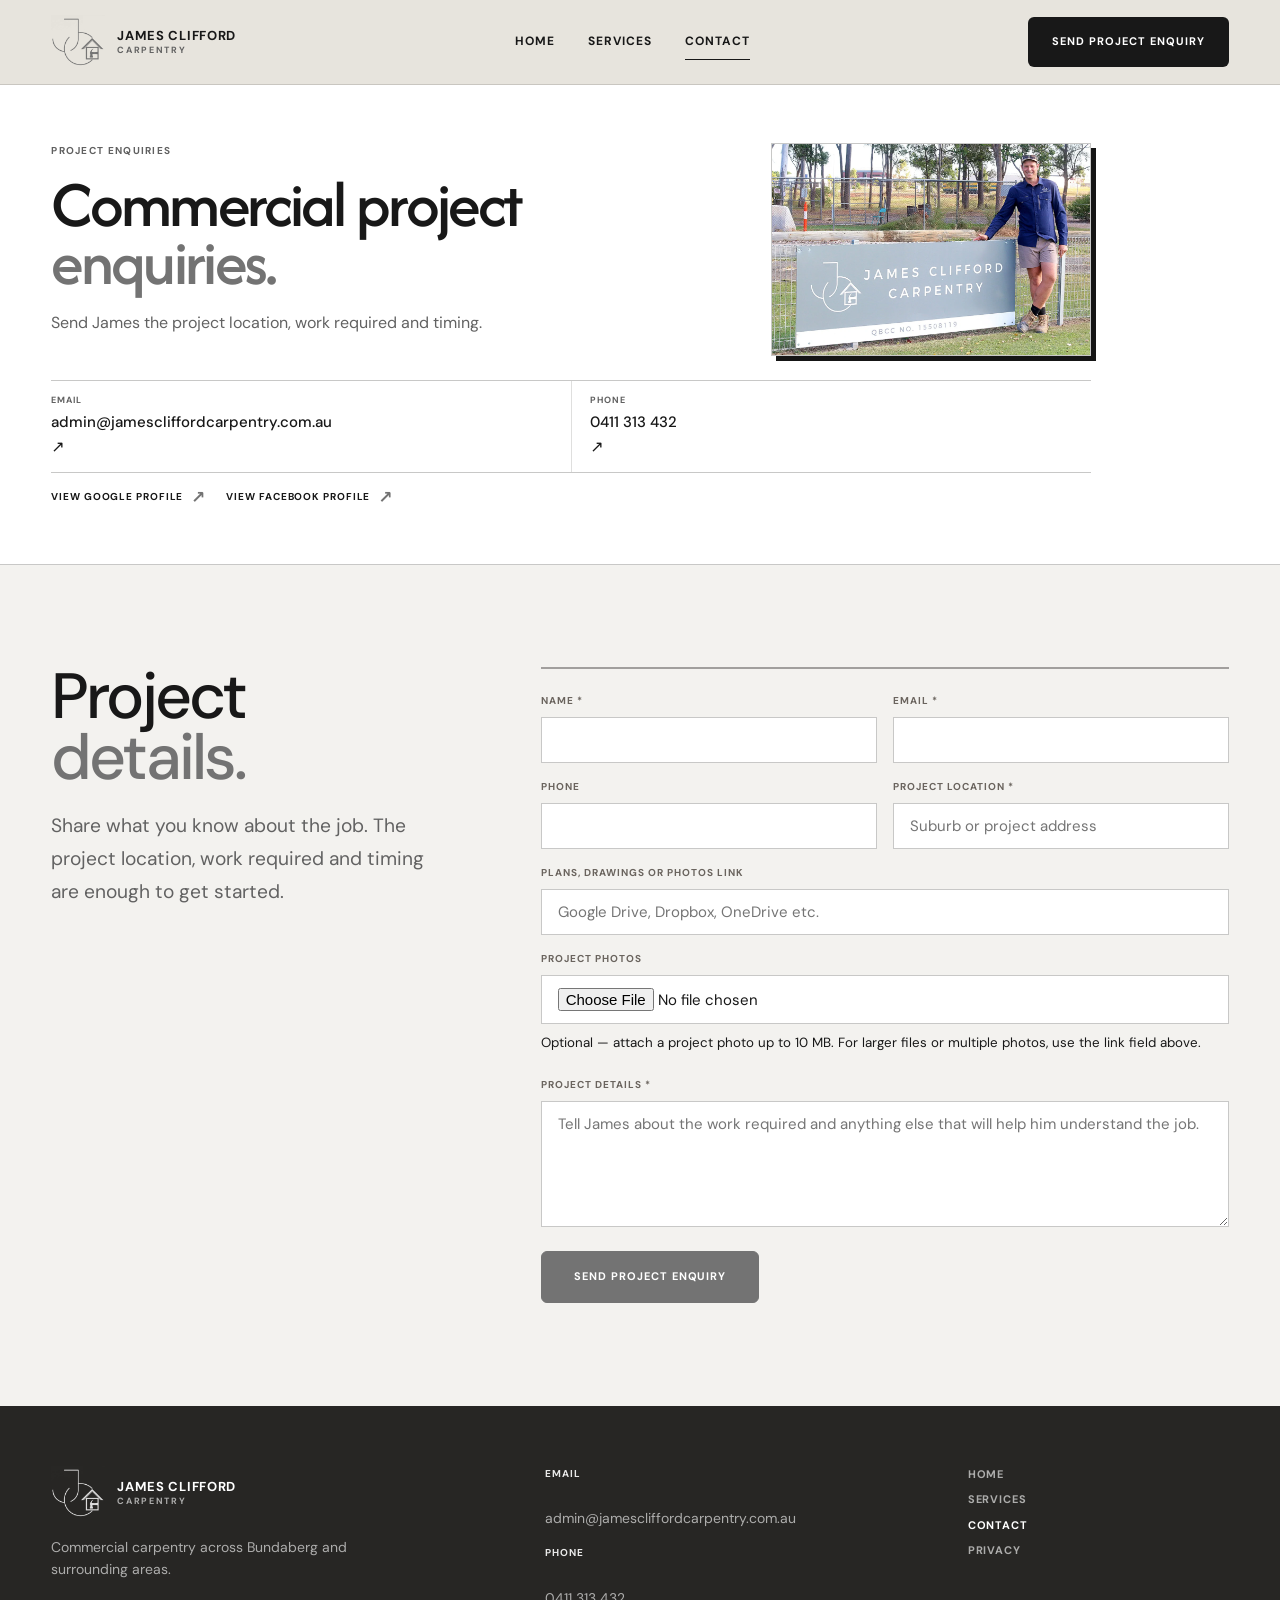
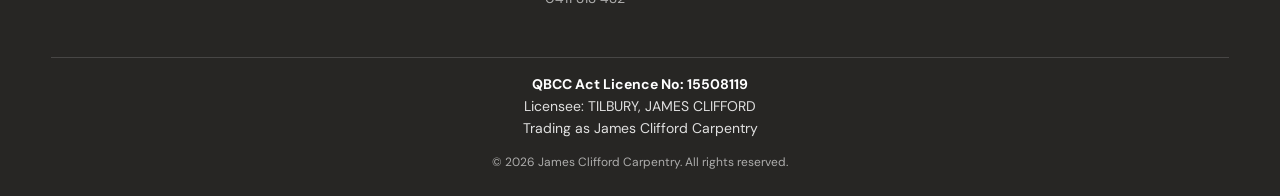
==== commit ee2ed446: "Update contact.html" ====
--- a/contact.html
+++ b/contact.html
@@ -2,6 +2,15 @@
 <html lang="en">
 
 <head>
+    <!-- Google tag (gtag.js) -->
+    <script async src="https://www.googletagmanager.com/gtag/js?id=G-WPEJGJV46Z"></script>
+    <script>
+      window.dataLayer = window.dataLayer || [];
+      function gtag(){dataLayer.push(arguments);}
+      gtag('js', new Date());
+    
+      gtag('config', 'G-WPEJGJV46Z');
+    </script>
 
     <!-- =========================
          PAGE METADATA
@@ -366,9 +375,35 @@
                 <!-- BRIEF ITEMS -->
                 <form
                     class="project-enquiry-form"
-                    action="https://formspree.io/f/mppanjnw"
-                    method="post"
+                    action="https://formsubmit.co/admin@jamescliffordcarpentry.com.au"
+                    method="POST"
+                    enctype="multipart/form-data"
                 >
+                    <input
+                        type="hidden"
+                        name="_subject"
+                        value="New James Clifford Carpentry Project Enquiry"
+                    >
+                
+                    <input
+                        type="hidden"
+                        name="_template"
+                        value="table"
+                    >
+                
+                    <input
+                        type="hidden"
+                        name="_url"
+                        value="https://jamescliffordcarpentry.com.au/contact.html"
+                    >
+                
+                    <input
+                        type="text"
+                        name="_honey"
+                        style="display:none"
+                        tabindex="-1"
+                        autocomplete="off"
+                    >
                     <div class="form-grid">
 
                         <label class="form-field">
@@ -414,6 +449,20 @@
                                 name="plans_link"
                                 placeholder="Google Drive, Dropbox, OneDrive etc."
                             >
+                        </label>
+                        <label class="form-field form-field-full">
+                            <span>Project photos</span>
+                        
+                            <input
+                                type="file"
+                                name="attachment"
+                                accept="image/jpeg,image/png,image/webp"
+                            >
+                        
+                            <small class="form-field-note">
+                                Optional — attach a project photo up to 10 MB.
+                                For larger files or multiple photos, use the link field above.
+                            </small>
                         </label>
                     </div>
                     <label class="form-field form-field-full">
--- a/style.css
+++ b/style.css
@@ -1005,6 +1005,12 @@
    40.30 - HOME - TESTIMONIAL GALLERY
 ========================================================= */
 
+.home-page
+.reviews-gallery
+> .service-gallery-counter {
+    display: none;
+}
+
 .reviews-section {
     position: relative;
     padding-block:
@@ -1062,10 +1068,7 @@
 }
 
 .reviews-overview h2 {
-    margin:
-        0
-        0
-        var(--space-16);
+    margin: 0;
     font-family:
         "DM Sans",
         system-ui,
@@ -1080,15 +1083,6 @@
     display: block;
     color:
         var(--text-muted);
-}
-
-.reviews-overview-copy > p {
-    max-width: 29ch;
-    margin: 0;
-    color:
-        var(--text-muted);
-    font-size: 14px;
-    line-height: 1.6;
 }
 
 /* ==========================
@@ -2717,59 +2711,23 @@
 
 @media (max-width: 950px) {
 
+    /*
+       Keep Sian's review + photo side-by-side,
+       but let the photo shrink smoothly.
+    */
+
     .review-gallery-body--photos {
-        display: block;
+        grid-template-columns:
+            minmax(0, 1fr)
+            clamp(140px, 28%, 170px);
+
+        gap:
+            clamp(16px, 2.2vw, 22px);
     }
 
     .review-photo-module {
-        width: 150px;
-        margin:
-            10px
-            -32px
-            12px
-            auto;
-    }
-
-    .review-photo-module.is-photo-open {
         width: 100%;
-
-        margin:
-            var(--space-16)
-            0
-            var(--space-16);
-    }
-
-    .review-photo-open {
-        aspect-ratio:
-            16 / 9;
-    }
-
-    .review-photo-module:not(.is-photo-open)::before {
-        content:
-            "PROJECT PHOTOS";
-
-        display: block;
-
-        margin-bottom:
-            5px;
-
-        color:
-            var(--accent-ink);
-
-        font-size: 8px;
-        font-weight: 700;
-        line-height: 1;
-        letter-spacing: .1em;
-        text-align: right;
-    }
-
-    /* Keep testimonial nav clear
-       of the project-photo teaser */
-
-    .home-page
-    .reviews-gallery
-    > .service-gallery-arrow--next {
-        top: 38%;
+        margin: 0;
     }
 
 }
@@ -2796,28 +2754,12 @@
             16px;
     }
 
-    .reviews-label {
-        margin-bottom:
-            5px;
-
-        font-size: 8px;
-    }
-
     .reviews-overview h2 {
-        margin-bottom:
-            10px;
-
+        margin: 0;
         font-size:
             34px;
-
         line-height: .94;
     }
-
-    .reviews-overview-copy > p {
-        font-size: 12px;
-        line-height: 1.45;
-    }
-
 
     /* Compact James profile */
 
@@ -2842,16 +2784,12 @@
     }
 
     .reviews-profile-copy strong {
-        margin-bottom:
-            2px;
-
+        margin: 0;
         font-size: 14px;
     }
 
     .reviews-profile-copy > span {
-        margin-bottom:
-            4px;
-
+        margin: 0;
         font-size: 8px;
         line-height: 1.25;
     }
@@ -2873,8 +2811,7 @@
     }
 
     .review-gallery-top {
-        margin-bottom:
-            10px;
+        margin: 0;
     }
 
     .review-text-details {
@@ -2894,26 +2831,6 @@
 ========================================================= */
 
 @media (max-width: 900px) {
-    
-    /* Contact hero */
-
-    .contact-hero-heading-row {
-        grid-template-columns:
-            1fr;
-
-        gap:
-            20px;
-    }
-
-    .contact-profile-image {
-        width:
-            min(
-                100%,
-                420px
-            );
-
-        justify-self: start;
-    }
     
     .privacy-simple-grid {
         grid-template-columns: 1fr;
@@ -3448,6 +3365,26 @@
 ========================================================= */
 
 @media (max-width: 760px) {
+    /* Contact hero enters stacked layout */
+
+    .contact-hero-heading-row {
+        grid-template-columns:
+            1fr;
+
+        gap:
+            20px;
+    }
+
+    .contact-profile-image {
+        width:
+            min(
+                100%,
+                360px
+            );
+
+        justify-self: start;
+    }
+    
     .reviews-layout {
         grid-template-columns:
             1fr;
@@ -4234,13 +4171,77 @@
 
 @media (max-width: 700px) {
 
+        /* Stack project evidence only in true mobile mode */
+
+    .review-gallery-body--photos {
+        display: block;
+    }
+
+    .review-photo-module:not(.is-photo-open)::before {
+        content:
+            "PROJECT PHOTOS";
+
+        display: block;
+
+        margin:
+            0
+            0
+            5px;
+
+        color:
+            var(--accent-ink);
+
+        font-size: 8px;
+        font-weight: 700;
+        line-height: 1;
+        letter-spacing: .1em;
+        text-align: left;
+    }
+
+    .review-photo-open {
+        aspect-ratio:
+            16 / 9;
+    }
+    
+    /* Let the active mobile review control gallery height */
+
+    .home-page
+    .reviews-gallery-track {
+        align-items: flex-start;
+
+        transition:
+            height .22s
+            var(--ease);
+    }
+    
+    /* Compact collapsed testimonial copy */
+
+    .review-gallery-slide
+    blockquote:has(
+        .review-text-details:not([open])
+    )
+    > p:first-child {
+        display: -webkit-box;
+
+        -webkit-box-orient: vertical;
+        -webkit-line-clamp: 4;
+        overflow: hidden;
+    }
+
+    .review-gallery-slide
+    blockquote:has(
+        .review-text-details:not([open])
+    )
+    > p:nth-of-type(n + 2) {
+        display: none;
+    }
+    
     .review-photo-module {
         width: 128px;
         margin:
             10px
-            -28px
-            12px
-            auto;
+            0
+            12px;
     }
 
     .home-page
@@ -4298,46 +4299,21 @@
 /* Trusted by our clients. */
 
 .reviews-overview h2 {
-    margin:
-        0
-        0
-        8px;
-
+    margin: 0;
     font-size:
         clamp(
             22px,
             6vw,
             30px
         );
-
     line-height: 1;
     letter-spacing: -.045em;
-
     white-space: nowrap;
 }
 
 .reviews-overview h2 span {
     display: inline;
 }
-
-
-/* Feedback from clients... */
-
-.reviews-overview-copy > p {
-    max-width: none;
-
-    font-size:
-        clamp(
-            9px,
-            2.5vw,
-            12.5px
-        );
-
-    line-height: 1.35;
-
-    white-space: nowrap;
-}
-
 
 /* James profile */
 
@@ -4433,10 +4409,6 @@
 
     .reviews-overview h2 {
         font-size: 20px;
-    }
-
-    .reviews-overview-copy > p {
-        font-size: 8.5px;
     }
 
 }
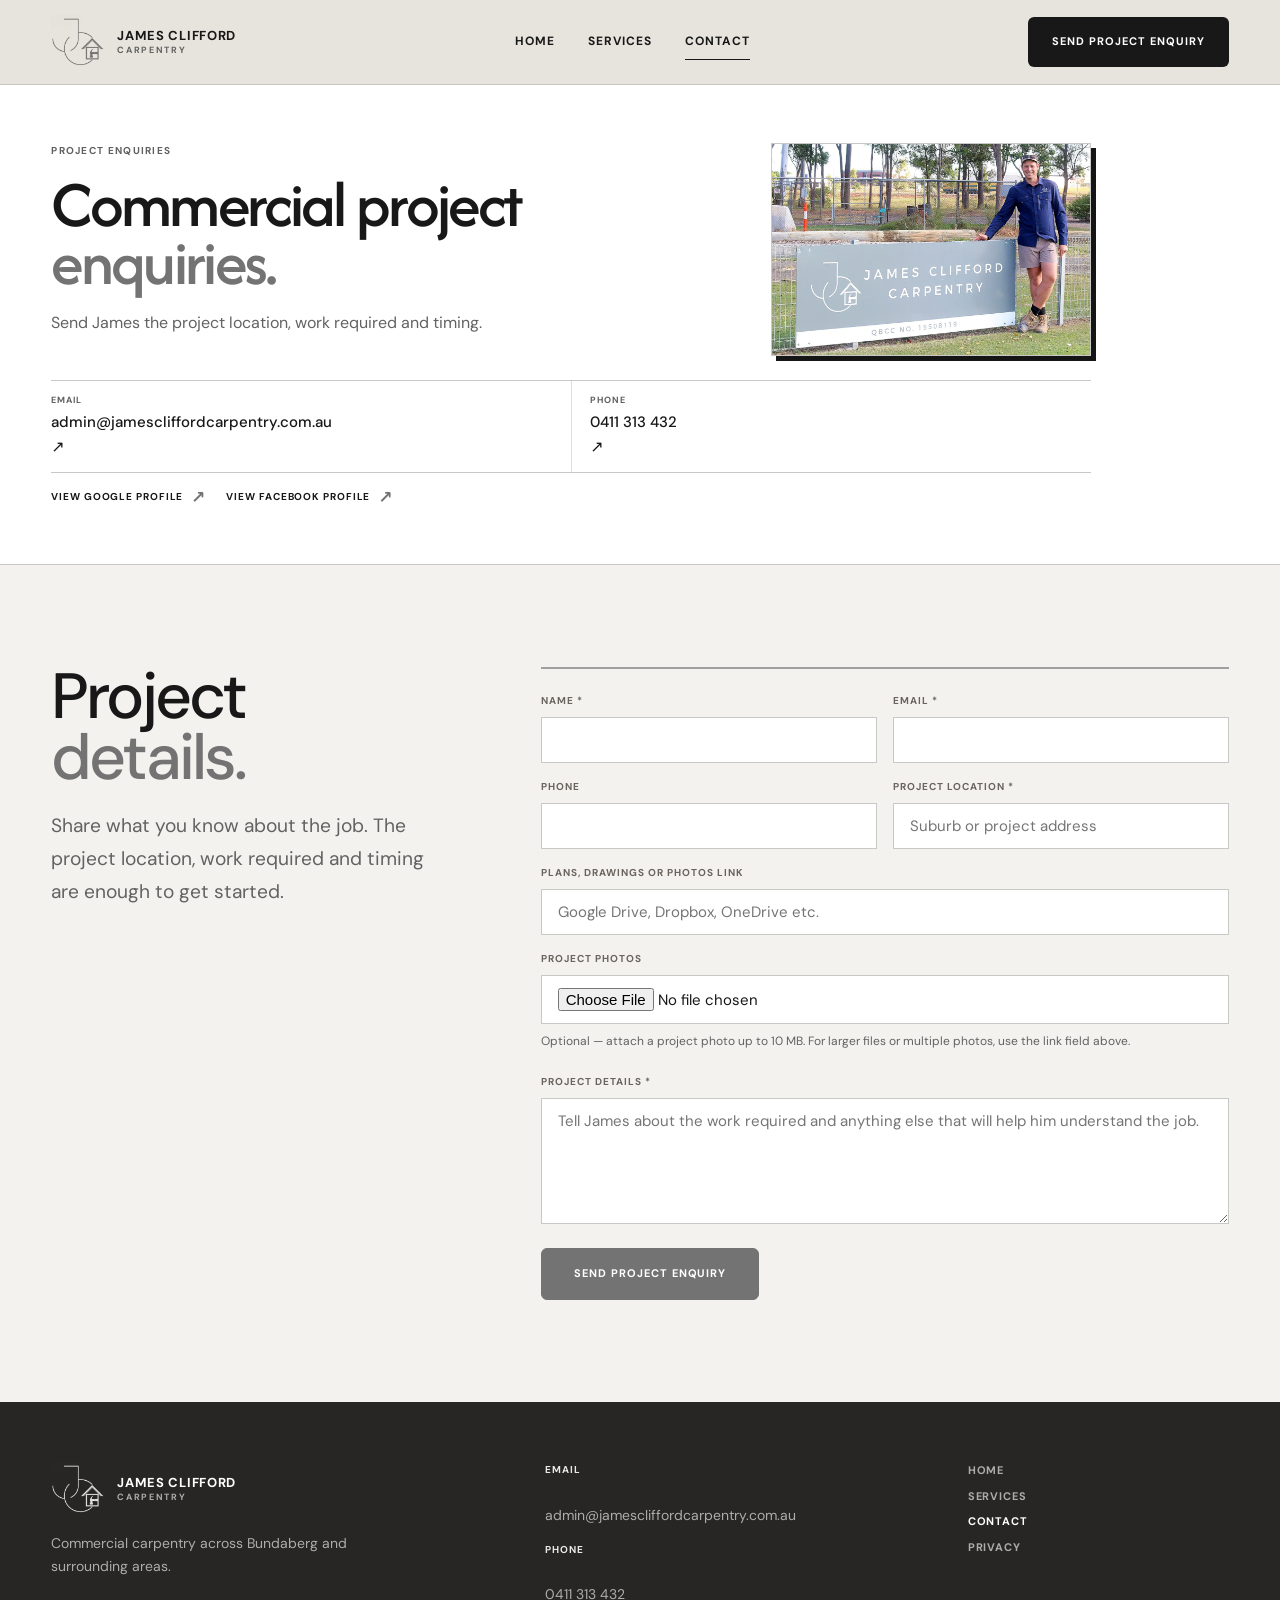
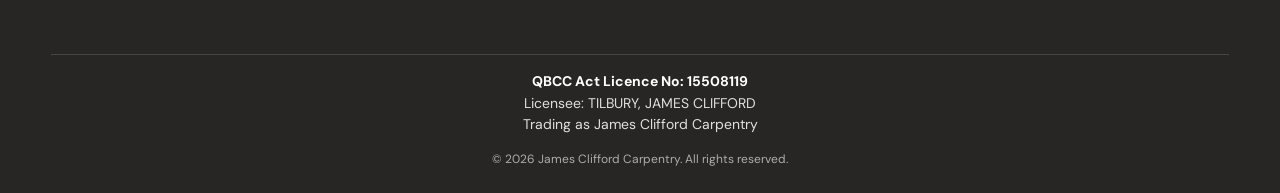
==== commit 712822fd: "Update contact.html" ====
--- a/contact.html
+++ b/contact.html
@@ -456,7 +456,7 @@
                             <input
                                 type="file"
                                 name="attachment"
-                                accept="image/jpeg,image/png,image/webp"
+                                accept="image/*"
                             >
                         
                             <small class="form-field-note">
--- a/style.css
+++ b/style.css
@@ -2154,6 +2154,12 @@
    60.10 - CONTACT — INTRO
 ========================================================= */
 
+.form-field-note {
+    color: var(--text-muted);
+    font-size: 12px;
+    line-height: 1.5;
+}
+
 .contact-page-hero--combined {
     padding-block:
         clamp(38px, 4.5vw, 58px);
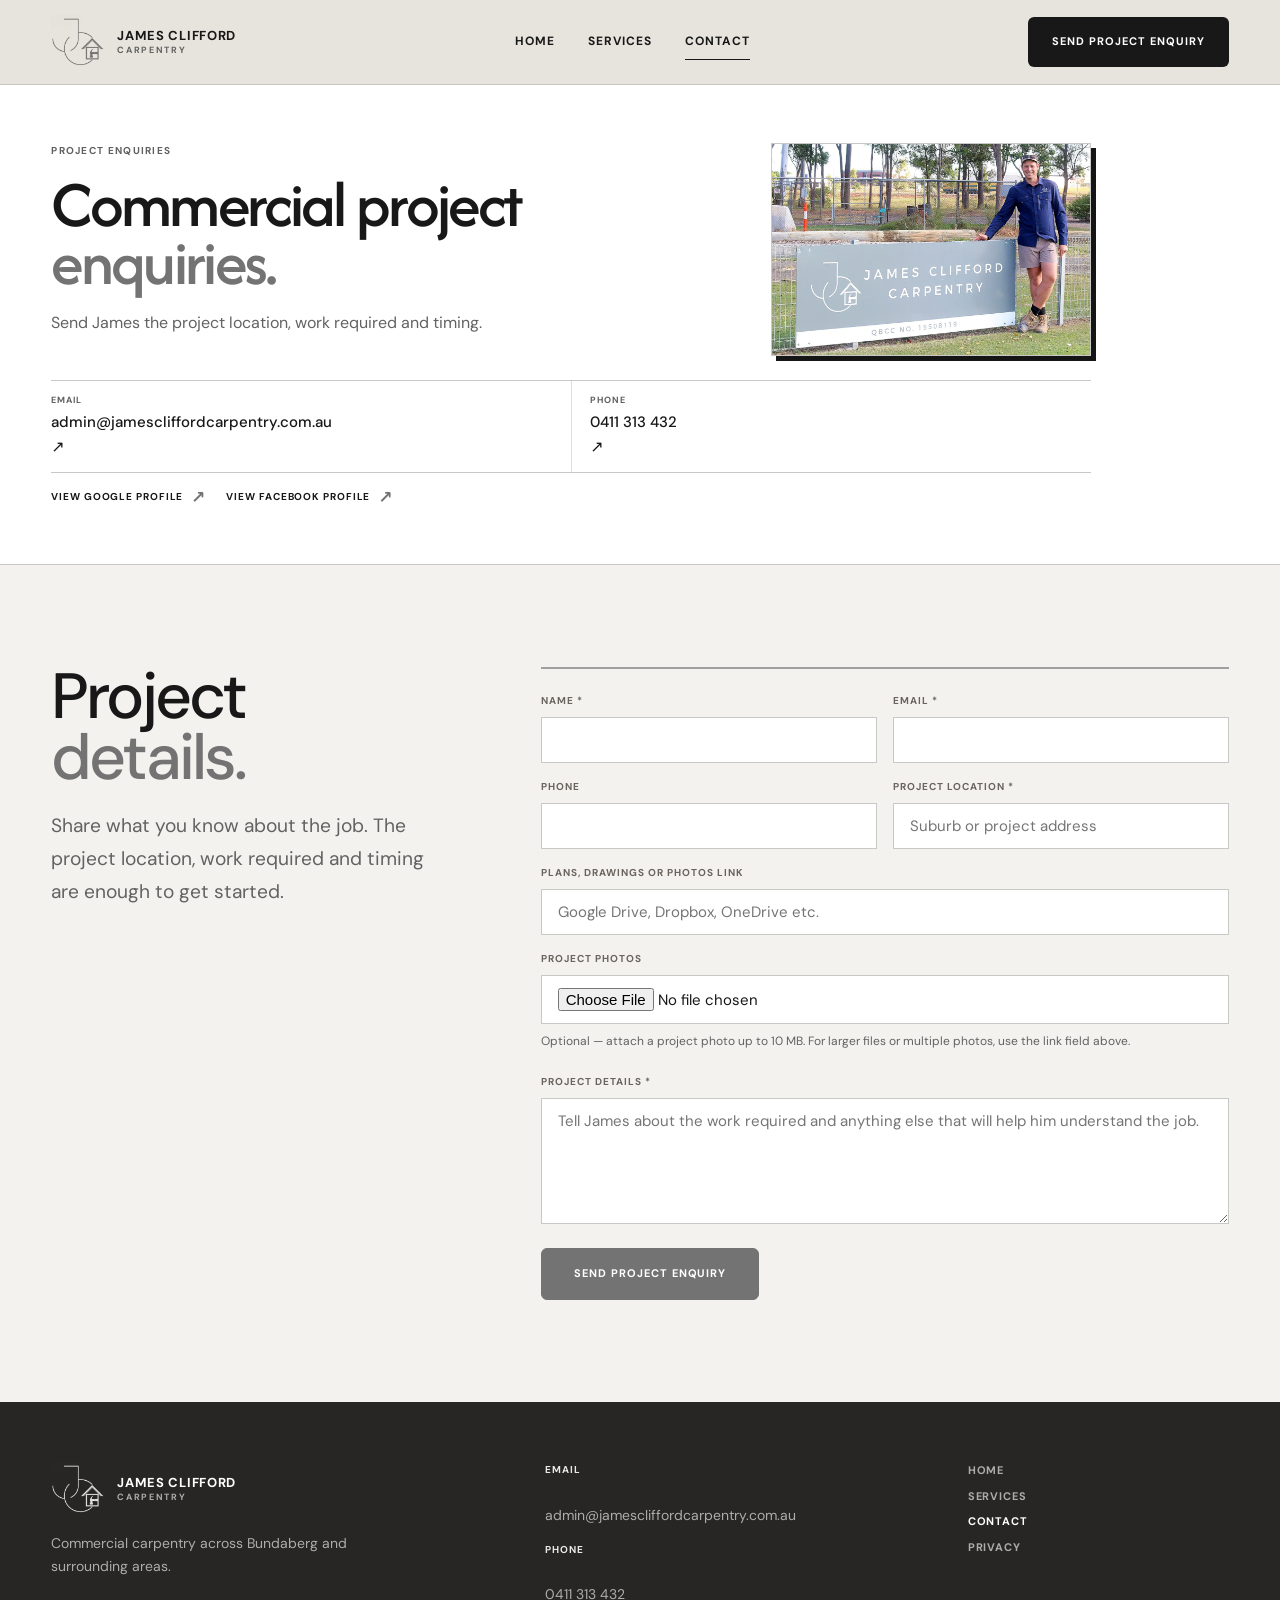
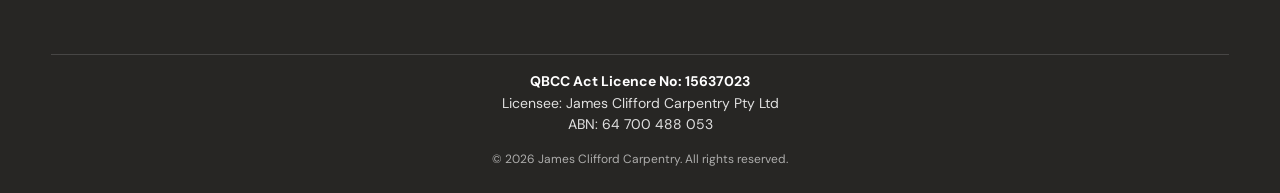
==== commit a473e3f2: "Update contact.html" ====
--- a/contact.html
+++ b/contact.html
@@ -141,11 +141,11 @@
         "@context": "https://schema.org",
         "@type": "HomeAndConstructionBusiness",
         "name": "James Clifford Carpentry",
-        "legalName": "TILBURY, JAMES CLIFFORD",
+        "legalName": "James Clifford Carpentry Pty Ltd",
         "identifier": {
             "@type": "PropertyValue",
             "propertyID": "QBCC Act Licence No",
-            "value": "15508119"
+            "value": "15637023"
         },
         "@id": "https://jamescliffordcarpentry.com.au/#business",
         "image": "https://jamescliffordcarpentry.com.au/images/og-image.jpg",
@@ -375,7 +375,7 @@
                 <!-- BRIEF ITEMS -->
                 <form
                     class="project-enquiry-form"
-                    action="https://formsubmit.co/admin@jamescliffordcarpentry.com.au"
+                    action="https://formsubmit.co/291f38c807230ee6bcbb42d-b295ee31b"
                     method="POST"
                     enctype="multipart/form-data"
                 >
@@ -561,11 +561,11 @@
         </div>
         <div class="footer-bottom">
             <p class="footer-licence">
-                <strong>QBCC Act Licence No: 15508119</strong>
+                <strong>QBCC Act Licence No: 15637023</strong>
                 <br>
-                Licensee: TILBURY, JAMES CLIFFORD
+                Licensee: James Clifford Carpentry Pty Ltd
                 <br>
-                Trading as James Clifford Carpentry
+                ABN: 64 700 488 053
             </p>
             <p class="copyright">
                 © 2026 James Clifford Carpentry.
